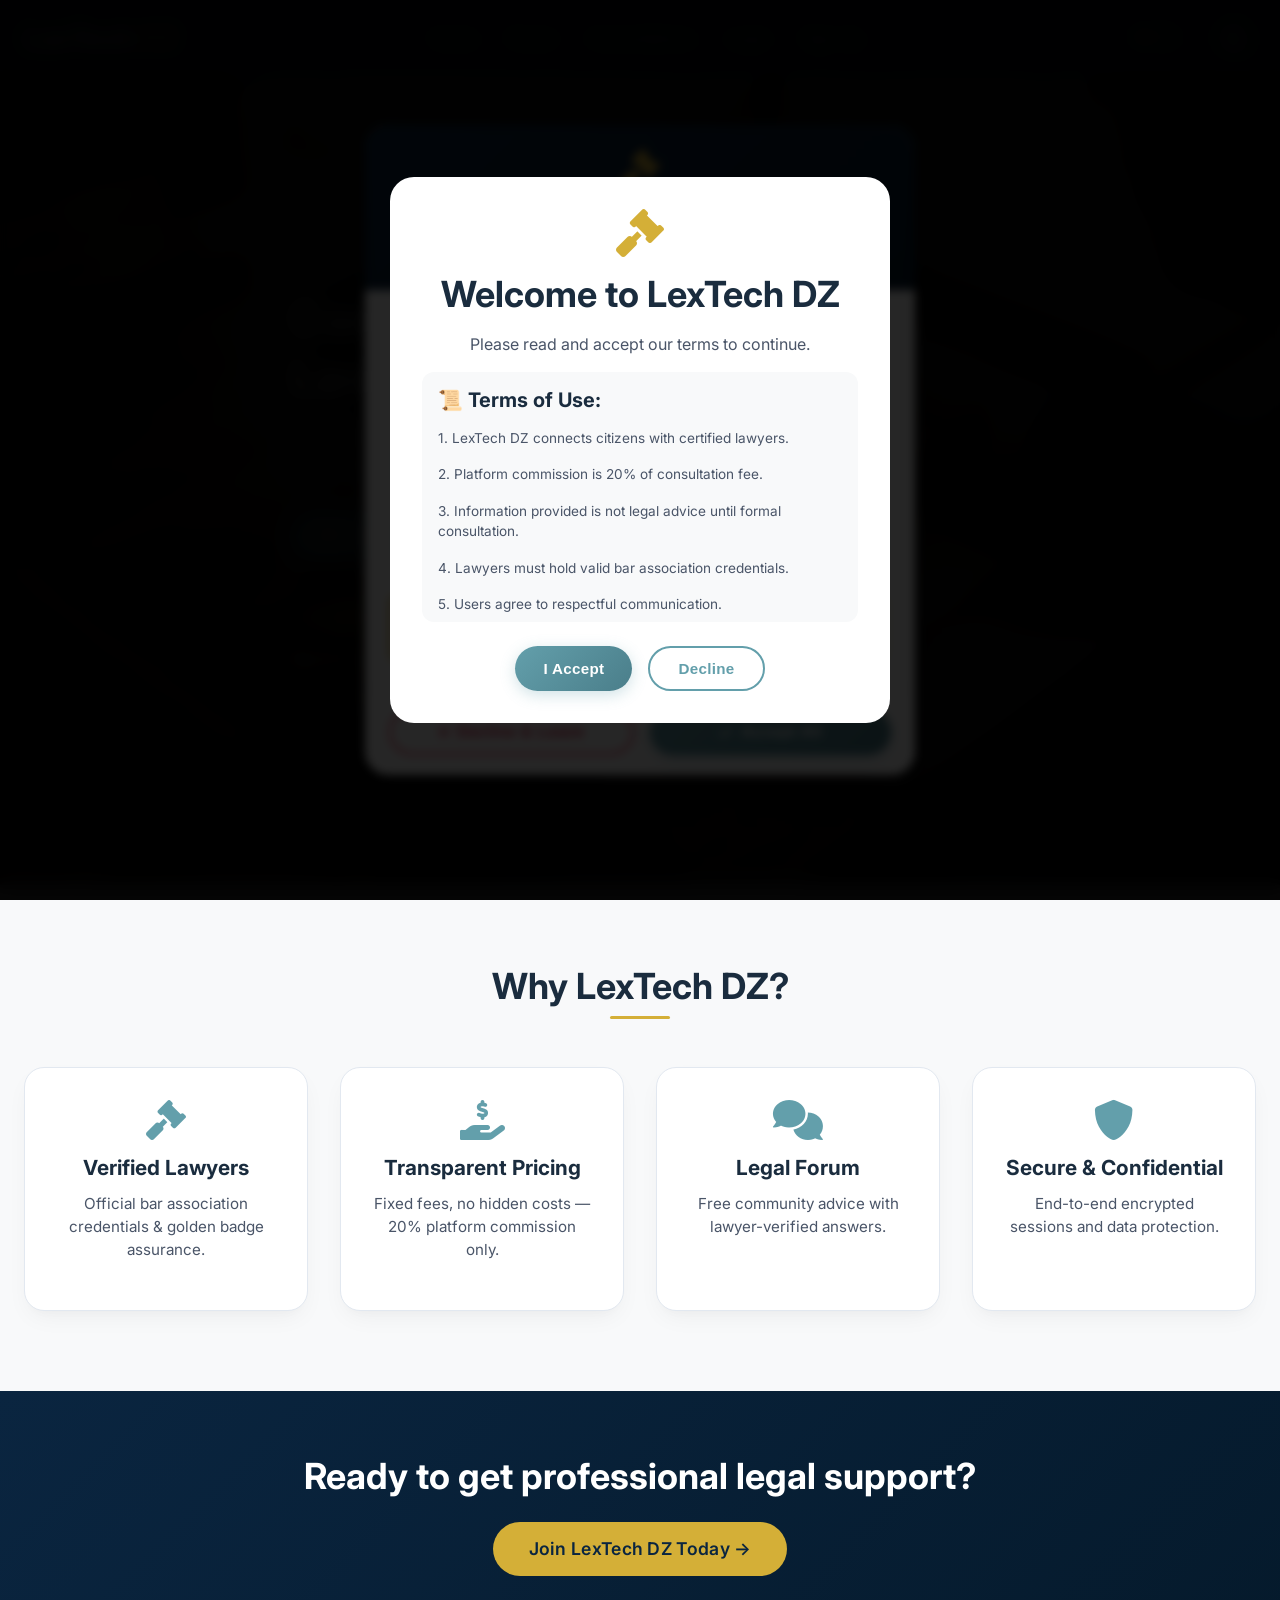
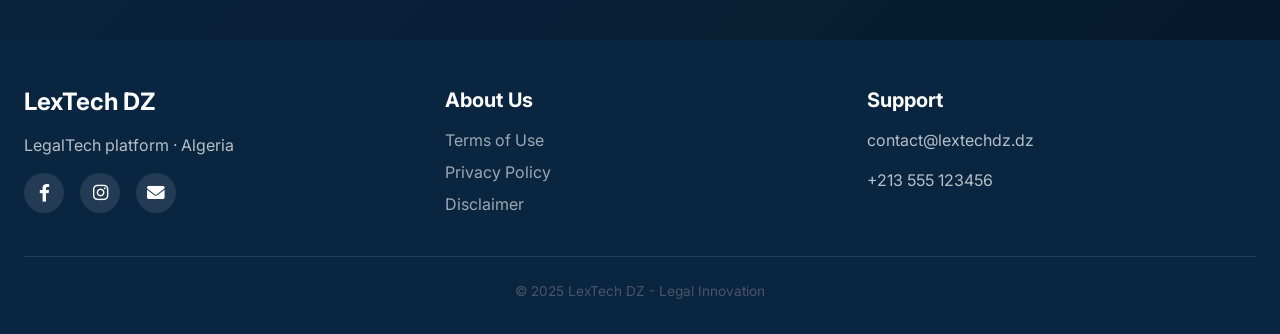
==== index.html @ 75316608 "Add files via upload" ====
<!DOCTYPE html>
<html lang="en">
<head>
  <meta charset="UTF-8">
  <meta name="viewport" content="width=device-width, initial-scale=1.0">
  <title>LexTech DZ | Trusted Legal Platform Algeria</title>
  <link rel="stylesheet" href="https://cdnjs.cloudflare.com/ajax/libs/font-awesome/6.0.0-beta3/css/all.min.css">
  <link href="https://fonts.googleapis.com/css2?family=Inter:opsz,wght@300;400;500;600;700;800&display=swap" rel="stylesheet">
  <link rel="stylesheet" href="css/style.css">
  <link rel="stylesheet" href="css/responsive.css">
  <style>
    .hero {
      position: relative;
      background-image: url('images/hero-bg.png');
      background-size: cover;
      background-position: center;
      background-repeat: no-repeat;
      min-height: 90vh;
      display: flex;
      align-items: center;
    }
    .hero::before {
      content: '';
      position: absolute;
      top: 0;
      left: 0;
      right: 0;
      bottom: 0;
      background: rgba(0, 0, 0, 0.7);
      z-index: 1;
    }
    .hero .container { position: relative; z-index: 2; }
    .hero-content h1, .hero-content p { color: white; text-shadow: 0 2px 10px rgba(0,0,0,0.3); }
    .hero-content h1 { font-size: 3rem; font-weight: 800; margin-bottom: 1rem; }
    .hero-content p { font-size: 1.2rem; margin-bottom: 2rem; }
    .stats-row { display: flex; gap: 2rem; flex-wrap: wrap; margin-top: 2rem; }
    .stats-row .stat span:first-child { color: #D4AF37; font-size: 2rem; font-weight: 800; display: block; }
    .hero-buttons { display: flex; gap: 1rem; flex-wrap: wrap; }
    @media (max-width: 768px) { .hero-content h1 { font-size: 1.8rem; } }
  </style>
</head>
<body>
  <header class="site-header">
    <div class="container header-flex">
      <div class="logo"><a href="index.html">LexTech <span>DZ</span></a></div>
      <nav class="main-nav" id="mainNav">
        <ul>
          <li><a href="index.html" data-i18n="nav_home">Home</a></li>
          <li><a href="forum.html" data-i18n="nav_forum">Forum</a></li>
          <li><a href="consultations.html" data-i18n="nav_consultations">Consultations</a></li>
          <li><a href="login.html" data-i18n="nav_login">Login</a></li>
          <li><a href="register.html" data-i18n="nav_register">Sign Up</a></li>
        </ul>
      </nav>
      <div class="header-actions">
        <button id="langToggleBtn" class="lang-toggle-btn"><span id="currentLangLabel">🇬🇧 EN</span></button>
        <button id="darkModeToggle" class="dark-toggle"><i class="fas fa-moon"></i></button>
        <div class="mobile-menu-icon" id="mobileMenuIcon"><i class="fas fa-bars"></i></div>
      </div>
    </div>
  </header>

  <main>
    <section class="hero">
      <div class="container">
        <div class="hero-content">
          <h1 data-i18n="hero_title">Connect with Certified Lawyers in Algeria</h1>
          <p data-i18n="hero_desc">LexTech DZ bridges justice & technology — trusted legal advice, verified experts, and transparent pricing.</p>
          <div class="hero-buttons">
            <a href="consultations.html" class="btn-primary" data-i18n="hero_btn1">📅 Book a Consultation</a>
            <a href="forum.html" class="btn-outline" data-i18n="hero_btn2">💬 Ask the Community</a>
          </div>
          <div class="stats-row">
            <div class="stat"><span>+250</span> <span data-i18n="stat_lawyers">Certified Lawyers</span></div>
            <div class="stat"><span>+1.2k</span> <span data-i18n="stat_cases">Legal Questions Solved</span></div>
            <div class="stat"><span>98%</span> <span data-i18n="stat_satisfaction">Client Satisfaction</span></div>
          </div>
        </div>
      </div>
    </section>

    <section class="features">
      <div class="container">
        <h2 class="section-title" data-i18n="features_title">Why LexTech DZ?</h2>
        <div class="features-grid">
          <div class="feature-card"><i class="fas fa-gavel"></i><h3 data-i18n="feature1_title">Verified Lawyers</h3><p data-i18n="feature1_desc">Official bar association credentials & golden badge assurance.</p></div>
          <div class="feature-card"><i class="fas fa-hand-holding-usd"></i><h3 data-i18n="feature2_title">Transparent Pricing</h3><p data-i18n="feature2_desc">Fixed fees, no hidden costs — 20% platform commission only.</p></div>
          <div class="feature-card"><i class="fas fa-comments"></i><h3 data-i18n="feature3_title">Legal Forum</h3><p data-i18n="feature3_desc">Free community advice with lawyer-verified answers.</p></div>
          <div class="feature-card"><i class="fas fa-shield-alt"></i><h3 data-i18n="feature4_title">Secure & Confidential</h3><p data-i18n="feature4_desc">End-to-end encrypted sessions and data protection.</p></div>
        </div>
      </div>
    </section>

    <section class="cta-banner">
      <div class="container">
        <h2 data-i18n="cta_title">Ready to get professional legal support?</h2>
        <a href="register.html" class="btn-primary btn-large" data-i18n="cta_btn">Join LexTech DZ Today →</a>
      </div>
    </section>
  </main>

  <footer class="footer">
    <div class="container">
      <div class="footer-grid">
        <div class="footer-col"><h3>LexTech DZ</h3><p data-i18n="footer_tagline">LegalTech platform · Algeria</p><div class="social-links"><a href="#"><i class="fab fa-facebook-f"></i></a><a href="#"><i class="fab fa-instagram"></i></a><a href="#"><i class="fas fa-envelope"></i></a></div></div>
        <div class="footer-col"><h4 data-i18n="footer_about">About Us</h4><ul><li><a href="terms.html" data-i18n="footer_terms">Terms of Use</a></li><li><a href="privacy.html" data-i18n="footer_privacy">Privacy Policy</a></li><li><a href="disclaimer.html" data-i18n="footer_disclaimer">Disclaimer</a></li></ul></div>
        <div class="footer-col"><h4 data-i18n="footer_support">Support</h4><p>contact@lextechdz.dz</p><p>+213 555 123456</p></div>
      </div>
      <div class="footer-bottom"><p>&copy; 2025 LexTech DZ - <span data-i18n="footer_copyright">Legal Innovation</span></p></div>
    </div>
  </footer>

  <!-- ========== النافذة المنبثقة الإجبارية (ثلاث لغات) ========== -->
  <div id="termsModal" class="terms-modal-overlay">
    <div class="terms-modal-content">
      <div class="terms-modal-header">
        <i class="fas fa-gavel"></i>
        <h2 id="modalTitle">Welcome to LexTech DZ</h2>
        <p id="modalSubtitle">Please review our legal documents before continuing</p>
      </div>
      
      <div class="terms-modal-body">
        <p id="modalInstruction" style="text-align: center; margin-bottom: 1.5rem; color: var(--text-gray);">
          Click on each document to read it:
        </p>
        
        <div class="docs-buttons-grid">
          <button id="btnTerms" class="doc-btn">
            <i class="fas fa-file-contract"></i>
            <span id="btnTermsText">Terms of Use</span>
            <small id="btnTermsHint">Click to read</small>
          </button>
          
          <button id="btnPrivacy" class="doc-btn">
            <i class="fas fa-shield-alt"></i>
            <span id="btnPrivacyText">Privacy Policy</span>
            <small id="btnPrivacyHint">Click to read</small>
          </button>
          
          <button id="btnDisclaimer" class="doc-btn">
            <i class="fas fa-exclamation-triangle"></i>
            <span id="btnDisclaimerText">Disclaimer</span>
            <small id="btnDisclaimerHint">Click to read</small>
          </button>
        </div>
        
        <div class="terms-agreement">
          <p id="agreementText">By clicking "Accept", you confirm that you have read and agree to all the above documents.</p>
        </div>
      </div>

      <div class="terms-modal-footer">
        <button id="rejectTermsBtn" class="btn-outline reject-btn">
          <i class="fas fa-times"></i> <span id="rejectBtnText">Decline & Leave</span>
        </button>
        <button id="acceptTermsBtn" class="btn-primary accept-btn">
          <i class="fas fa-check"></i> <span id="acceptBtnText">Accept All</span>
        </button>
      </div>
    </div>
  </div>

  <script src="js/main.js"></script>
  <style>
    /* ========== TERMS MODAL STYLES ========== */
    .terms-modal-overlay {
      position: fixed;
      top: 0;
      left: 0;
      width: 100%;
      height: 100%;
      background: rgba(0, 0, 0, 0.85);
      backdrop-filter: blur(8px);
      display: flex;
      align-items: center;
      justify-content: center;
      z-index: 10000;
      animation: fadeIn 0.3s ease;
    }

    .terms-modal-content {
      background: var(--bg-white);
      max-width: 550px;
      width: 90%;
      border-radius: 24px;
      overflow: hidden;
      box-shadow: 0 25px 50px -12px rgba(0, 0, 0, 0.5);
      animation: slideUp 0.4s ease;
    }

    .terms-modal-header {
      background: linear-gradient(135deg, var(--primary) 0%, var(--primary-dark) 100%);
      color: white;
      padding: 1.5rem;
      text-align: center;
    }

    .terms-modal-header i {
      font-size: 2.5rem;
      color: var(--gold);
      margin-bottom: 0.5rem;
    }

    .terms-modal-header h2 {
      margin-bottom: 0.25rem;
      color: white;
    }

    .terms-modal-header p {
      color: rgba(255, 255, 255, 0.7);
      font-size: 0.9rem;
      margin: 0;
    }

    .terms-modal-body {
      padding: 1.5rem;
      background: var(--bg-white);
    }

    .docs-buttons-grid {
      display: flex;
      flex-direction: column;
      gap: 1rem;
      margin-bottom: 1.5rem;
    }

    .doc-btn {
      display: flex;
      align-items: center;
      gap: 1rem;
      padding: 1rem 1.25rem;
      background: var(--bg-light);
      border: 1px solid var(--border-light);
      border-radius: 16px;
      cursor: pointer;
      transition: all 0.3s ease;
      text-align: left;
      width: 100%;
    }

    .doc-btn:hover {
      transform: translateX(5px);
      border-color: var(--gold);
      background: var(--bg-white);
    }

    .doc-btn i {
      font-size: 1.5rem;
      color: var(--gold);
      width: 40px;
    }

    .doc-btn span {
      flex: 1;
      font-weight: 600;
      font-size: 1rem;
      color: var(--text-dark);
    }

    .doc-btn small {
      font-size: 0.7rem;
      color: var(--text-light);
    }

    .terms-agreement {
      background: rgba(212, 175, 55, 0.1);
      padding: 1rem;
      border-radius: 12px;
      text-align: center;
      border-left: 3px solid var(--gold);
    }

    .terms-agreement p {
      margin: 0;
      font-size: 0.85rem;
      color: var(--text-gray);
    }

    .terms-modal-footer {
      display: flex;
      gap: 1rem;
      padding: 1.25rem 1.5rem;
      border-top: 1px solid var(--border-light);
      background: var(--bg-white);
    }

    .terms-modal-footer button {
      flex: 1;
      justify-content: center;
      padding: 12px 20px;
      font-size: 1rem;
    }

    .reject-btn {
      border-color: #e11d48;
      color: #e11d48;
    }

    .reject-btn:hover {
      background: #e11d48;
      color: white;
      border-color: #e11d48;
    }

    @keyframes fadeIn {
      from { opacity: 0; }
      to { opacity: 1; }
    }

    @keyframes slideUp {
      from { transform: translateY(50px); opacity: 0; }
      to { transform: translateY(0); opacity: 1; }
    }

    /* RTL Support for modal */
    [dir="rtl"] .doc-btn {
      text-align: right;
      flex-direction: row-reverse;
    }

    [dir="rtl"] .doc-btn i {
      margin-left: 1rem;
      margin-right: 0;
    }

    @media (max-width: 480px) {
      .doc-btn span { font-size: 0.85rem; }
      .doc-btn small { display: none; }
    }
  </style>

  <script>
    // ========== MODAL TRANSLATIONS (ثلاث لغات) ==========
    const modalTranslations = {
      en: {
        title: "Welcome to LexTech DZ",
        subtitle: "Please review our legal documents before continuing",
        instruction: "Click on each document to read it:",
        termsText: "Terms of Use",
        termsHint: "Click to read",
        privacyText: "Privacy Policy",
        privacyHint: "Click to read",
        disclaimerText: "Disclaimer",
        disclaimerHint: "Click to read",
        agreement: "By clicking \"Accept\", you confirm that you have read and agree to all the above documents.",
        acceptBtn: "Accept All",
        rejectBtn: "Decline & Leave"
      },
      fr: {
        title: "Bienvenue sur LexTech DZ",
        subtitle: "Veuillez consulter nos documents légaux avant de continuer",
        instruction: "Cliquez sur chaque document pour le lire :",
        termsText: "Conditions d'utilisation",
        termsHint: "Cliquez pour lire",
        privacyText: "Politique de confidentialité",
        privacyHint: "Cliquez pour lire",
        disclaimerText: "Avertissement",
        disclaimerHint: "Cliquez pour lire",
        agreement: "En cliquant sur « Accepter », vous confirmez avoir lu et accepté tous les documents ci-dessus.",
        acceptBtn: "Tout accepter",
        rejectBtn: "Refuser et quitter"
      },
      ar: {
        title: "مرحباً بكم في ليكس تيك ديزي",
        subtitle: "يرجى مراجعة مستنداتنا القانونية قبل المتابعة",
        instruction: "انقر على كل مستند لقراءته:",
        termsText: "شروط الاستخدام",
        termsHint: "انقر للقراءة",
        privacyText: "سياسة الخصوصية",
        privacyHint: "انقر للقراءة",
        disclaimerText: "إخلاء المسؤولية",
        disclaimerHint: "انقر للقراءة",
        agreement: "بالنقر على «قبول»، أنت تؤكد أنك قرأت ووافقت على جميع المستندات أعلاه.",
        acceptBtn: "قبول الكل",
        rejectBtn: "رفض والمغادرة"
      }
    };

    // Function to update modal text based on language
    function updateModalLanguage(lang) {
      const t = modalTranslations[lang] || modalTranslations.en;
      document.getElementById('modalTitle').innerText = t.title;
      document.getElementById('modalSubtitle').innerText = t.subtitle;
      document.getElementById('modalInstruction').innerText = t.instruction;
      document.getElementById('btnTermsText').innerText = t.termsText;
      document.getElementById('btnTermsHint').innerText = t.termsHint;
      document.getElementById('btnPrivacyText').innerText = t.privacyText;
      document.getElementById('btnPrivacyHint').innerText = t.privacyHint;
      document.getElementById('btnDisclaimerText').innerText = t.disclaimerText;
      document.getElementById('btnDisclaimerHint').innerText = t.disclaimerHint;
      document.getElementById('agreementText').innerHTML = t.agreement;
      document.getElementById('acceptBtnText').innerText = t.acceptBtn;
      document.getElementById('rejectBtnText').innerText = t.rejectBtn;
    }

    // ========== MODAL BUTTONS LOGIC ==========
    const modal = document.getElementById('termsModal');
    const acceptBtn = document.getElementById('acceptTermsBtn');
    const rejectBtn = document.getElementById('rejectTermsBtn');
    
    // أزرار فتح المستندات القانونية
    const btnTerms = document.getElementById('btnTerms');
    const btnPrivacy = document.getElementById('btnPrivacy');
    const btnDisclaimer = document.getElementById('btnDisclaimer');
    
    // منع التمرير خلف المودال
    document.body.style.overflow = 'hidden';
    
    // فتح صفحات المستندات في نافذة جديدة
    btnTerms.addEventListener('click', () => {
      window.open('terms.html', '_blank');
    });
    
    btnPrivacy.addEventListener('click', () => {
      window.open('privacy.html', '_blank');
    });
    
    btnDisclaimer.addEventListener('click', () => {
      window.open('disclaimer.html', '_blank');
    });
    
    // قبول الشروط - إغلاق المودال وإظهار المحتوى
    acceptBtn.addEventListener('click', () => {
      modal.style.animation = 'fadeOut 0.3s ease';
      setTimeout(() => {
        modal.remove();
        document.body.style.overflow = '';
      }, 300);
    });
    
    // رفض الشروط - التوجيه إلى Google
    rejectBtn.addEventListener('click', () => {
      window.location.href = 'https://www.google.com';
    });
    
    // منع إغلاق المودال بالنقر على الخلفية
    modal.addEventListener('click', (e) => {
      if (e.target === modal) {
        // لا يمكن الإغلاق إلا بالقبول أو الرفض
      }
    });
    
    // ========== مراقبة تغيير اللغة من زر اللغة الرئيسي ==========
    // الاستماع لتغيير اللغة وتحديث المودال
    const originalLangToggle = document.getElementById('langToggleBtn');
    if (originalLangToggle) {
      const observer = new MutationObserver(() => {
        const currentLang = localStorage.getItem('preferredLang') || 'en';
        updateModalLanguage(currentLang);
      });
      observer.observe(originalLangToggle, { attributes: true, childList: true, subtree: true });
    }
    
    // تعيين اللغة الحالية للمودال
    const currentModalLang = localStorage.getItem('preferredLang') || 'en';
    updateModalLanguage(currentModalLang);
  </script>
</body>
</html>
---- css/style.css ----
/* ========================================
   LEXTECH DZ - MAIN STYLESHEET
   Colors: Navy Blue (#0A2540) | Cyan (#639FAB) | Gold (#D4AF37)
   ======================================== */

/* ========== ROOT VARIABLES (الوضع النهاري) ========== */
:root {
  --primary: #0A2540;
  --primary-dark: #051a2c;
  --accent: #639FAB;
  --accent-light: #7fb9c4;
  --accent-dark: #4a7e8a;
  --gold: #D4AF37;
  --gold-light: #e6c45e;
  --gold-dark: #b8942a;
  --bg-light: #F8F9FA;
  --bg-white: #ffffff;
  --text-dark: #1a2c3e;
  --text-gray: #4a5568;
  --text-light: #718096;
  --border-light: #e2e8f0;
  --card-shadow: 0 10px 25px -5px rgba(0,0,0,0.05), 0 8px 10px -6px rgba(0,0,0,0.02);
  --card-shadow-hover: 0 20px 30px -12px rgba(0,0,0,0.1);
  --transition: all 0.3s cubic-bezier(0.4, 0, 0.2, 1);
  --radius-sm: 8px;
  --radius-md: 12px;
  --radius-lg: 20px;
  --radius-xl: 40px;
}

/* ========== DARK MODE (وضع ليلي مريح للعين) ========== */
body.dark {
  --primary: #0f172a;
  --primary-dark: #020617;
  --accent: #38bdf8;
  --accent-light: #7dd3fc;
  --accent-dark: #0284c7;
  --gold: #fbbf24;
  --gold-light: #fcd34d;
  --gold-dark: #d97706;
  --bg-light: #0f172a;
  --bg-white: #1e293b;
  --text-dark: #e2e8f0;
  --text-gray: #94a3b8;
  --text-light: #64748b;
  --border-light: #334155;
  --card-shadow: 0 10px 25px -5px rgba(0,0,0,0.3);
  --card-shadow-hover: 0 20px 30px -12px rgba(0,0,0,0.4);
}

/* ========== GLOBAL RESET & BASE ========== */
* {
  margin: 0;
  padding: 0;
  box-sizing: border-box;
}

body {
  font-family: 'Inter', sans-serif;
  background: var(--bg-light);
  color: var(--text-dark);
  transition: var(--transition);
  line-height: 1.5;
  font-size: 16px;
}

.container {
  max-width: 1280px;
  margin: 0 auto;
  padding: 0 24px;
}

/* ========== TYPOGRAPHY ========== */
h1, h2, h3, h4, h5, h6 {
  font-weight: 700;
  line-height: 1.2;
  margin-bottom: 1rem;
}

h1 { font-size: 3rem; }
h2 { font-size: 2.25rem; }
h3 { font-size: 1.5rem; }
h4 { font-size: 1.25rem; }

p {
  margin-bottom: 1rem;
  color: var(--text-gray);
}

a {
  text-decoration: none;
  color: inherit;
}

.section-title {
  text-align: center;
  margin-bottom: 3rem;
  position: relative;
}

.section-title::after {
  content: '';
  display: block;
  width: 60px;
  height: 3px;
  background: var(--gold);
  margin: 0.5rem auto 0;
  border-radius: 3px;
}

/* ========== BUTTONS STYLES (أزرار ثلاثية الأبعاد) ========== */
.btn-primary, .btn-outline, .btn-primary-sm, .btn-outline-sm {
  display: inline-flex;
  align-items: center;
  justify-content: center;
  gap: 8px;
  padding: 12px 28px;
  font-weight: 600;
  font-size: 0.95rem;
  border-radius: var(--radius-xl);
  cursor: pointer;
  transition: var(--transition);
  text-decoration: none;
  border: none;
  letter-spacing: 0.3px;
}

.btn-primary {
  background: linear-gradient(135deg, var(--accent) 0%, var(--accent-dark) 100%);
  color: white;
  box-shadow: 0 4px 15px rgba(99, 159, 171, 0.3);
}

.btn-primary:hover {
  transform: translateY(-3px);
  box-shadow: 0 8px 25px rgba(99, 159, 171, 0.4);
  background: linear-gradient(135deg, var(--accent-light) 0%, var(--accent) 100%);
}

.btn-primary:active {
  transform: translateY(2px);
  box-shadow: 0 2px 10px rgba(99, 159, 171, 0.3);
}

.btn-outline {
  background: transparent;
  color: var(--accent);
  border: 2px solid var(--accent);
}

.btn-outline:hover {
  background: var(--accent);
  color: white;
  transform: translateY(-3px);
  box-shadow: 0 8px 20px rgba(99, 159, 171, 0.3);
}

.btn-primary-sm, .btn-outline-sm {
  padding: 8px 20px;
  font-size: 0.85rem;
}

.btn-large {
  padding: 14px 36px;
  font-size: 1.1rem;
}

.btn-block {
  width: 100%;
  justify-content: center;
}

/* ========== HEADER & NAVIGATION ========== */
.site-header {
  background: var(--primary);
  padding: 1rem 0;
  position: sticky;
  top: 0;
  z-index: 1000;
  box-shadow: 0 2px 20px rgba(0,0,0,0.1);
}

.header-flex {
  display: flex;
  justify-content: space-between;
  align-items: center;
  flex-wrap: wrap;
  gap: 1.5rem;
}

.logo a {
  color: white;
  font-size: 1.8rem;
  font-weight: 800;
  text-decoration: none;
  letter-spacing: -0.5px;
}

.logo span {
  color: var(--gold);
}

.main-nav ul {
  display: flex;
  gap: 2rem;
  list-style: none;
  margin: 0;
  padding: 0;
}

.main-nav ul li a {
  color: rgba(255, 255, 255, 0.85);
  text-decoration: none;
  font-weight: 500;
  transition: var(--transition);
  padding: 0.5rem 0;
}

.main-nav ul li a:hover,
.main-nav ul li a.active {
  color: var(--gold);
}

/* ========== HEADER ACTIONS (لغة + وضع ليلي) ========== */
.header-actions {
  display: flex;
  align-items: center;
  gap: 1.2rem;
}

/* زر اللغة الواحد (يتنقل بين EN/FR/AR) */
.lang-toggle-btn {
  background: transparent;
  border: 1px solid rgba(255, 255, 255, 0.3);
  color: white;
  padding: 8px 18px;
  border-radius: var(--radius-xl);
  cursor: pointer;
  font-weight: 500;
  font-size: 0.9rem;
  transition: var(--transition);
}

.lang-toggle-btn:hover {
  background: var(--gold);
  color: var(--primary);
  border-color: var(--gold);
  transform: translateY(-2px);
}

/* زر الوضع الليلي */
.dark-toggle {
  background: rgba(255, 255, 255, 0.1);
  border: 1px solid rgba(255, 255, 255, 0.3);
  border-radius: 50%;
  width: 42px;
  height: 42px;
  display: flex;
  align-items: center;
  justify-content: center;
  cursor: pointer;
  transition: var(--transition);
  color: white;
  font-size: 1.2rem;
}

.dark-toggle:hover {
  background: var(--gold);
  color: var(--primary);
  transform: rotate(15deg);
  border-color: var(--gold);
}

body.dark .dark-toggle {
  background: rgba(255, 255, 255, 0.15);
}

/* أيقونة القائمة للجوال */
.mobile-menu-icon {
  display: none;
  font-size: 1.5rem;
  color: white;
  cursor: pointer;
}

/* ========== HERO SECTION ========== */
.hero {
  position: relative;
  min-height: 90vh;
  display: flex;
  align-items: center;
  background-size: cover;
  background-position: center;
  background-repeat: no-repeat;
}

.hero::before {
  content: '';
  position: absolute;
  top: 0;
  left: 0;
  right: 0;
  bottom: 0;
  background: rgba(0, 0, 0, 0.65);
  z-index: 1;
}

.hero .container {
  position: relative;
  z-index: 2;
}

.hero-content {
  max-width: 700px;
}

.hero-content h1 {
  color: white;
  font-size: 3.2rem;
  font-weight: 800;
  margin-bottom: 1.2rem;
  text-shadow: 0 2px 10px rgba(0,0,0,0.3);
}

.hero-content p {
  color: rgba(255,255,255,0.9);
  font-size: 1.2rem;
  margin-bottom: 2rem;
  text-shadow: 0 1px 5px rgba(0,0,0,0.2);
}

.hero-buttons {
  display: flex;
  gap: 1rem;
  flex-wrap: wrap;
  margin-bottom: 2rem;
}

/* ========== STATS SECTION ========== */
.stats-row {
  display: flex;
  gap: 2.5rem;
  flex-wrap: wrap;
  margin-top: 1rem;
}

.stat {
  text-align: center;
}

.stat span:first-child {
  font-size: 2rem;
  font-weight: 800;
  color: var(--gold);
  display: block;
  margin-bottom: 0.25rem;
}

.stat span:last-child {
  color: rgba(255,255,255,0.8);
  font-size: 0.9rem;
}

/* ========== FEATURES SECTION ========== */
.features {
  padding: 5rem 0;
}

.features-grid {
  display: grid;
  grid-template-columns: repeat(auto-fit, minmax(280px, 1fr));
  gap: 2rem;
}

.feature-card {
  background: var(--bg-white);
  padding: 2rem;
  border-radius: var(--radius-lg);
  text-align: center;
  transition: var(--transition);
  box-shadow: var(--card-shadow);
  border: 1px solid var(--border-light);
}

.feature-card:hover {
  transform: translateY(-8px);
  box-shadow: var(--card-shadow-hover);
}

.feature-card i {
  font-size: 2.5rem;
  color: var(--accent);
  margin-bottom: 1rem;
}

.feature-card h3 {
  margin-bottom: 0.75rem;
  font-size: 1.3rem;
  color: var(--text-dark);
}

.feature-card p {
  color: var(--text-gray);
  font-size: 0.95rem;
  line-height: 1.5;
}

/* ========== CTA BANNER ========== */
.cta-banner {
  background: linear-gradient(135deg, var(--primary) 0%, var(--primary-dark) 100%);
  padding: 4rem 0;
  text-align: center;
  color: white;
}

.cta-banner h2 {
  color: white;
  margin-bottom: 1.5rem;
}

.cta-banner .btn-primary {
  background: var(--gold);
  color: var(--primary);
  box-shadow: none;
}

.cta-banner .btn-primary:hover {
  background: var(--gold-light);
  transform: translateY(-3px);
}

/* ========== FOOTER ========== */
.footer {
  background: var(--primary);
  color: white;
  padding: 3rem 0 1rem;
  margin-top: 0;
}

.footer-grid {
  display: grid;
  grid-template-columns: repeat(auto-fit, minmax(220px, 1fr));
  gap: 2rem;
  margin-bottom: 2rem;
}

.footer-col h3, .footer-col h4 {
  color: white;
  margin-bottom: 1rem;
}

.footer-col p {
  color: rgba(255, 255, 255, 0.7);
}

.footer-col ul {
  list-style: none;
  padding: 0;
}

.footer-col ul li {
  margin-bottom: 0.5rem;
}

.footer-col ul li a {
  color: rgba(255, 255, 255, 0.6);
  text-decoration: none;
  transition: var(--transition);
}

.footer-col ul li a:hover {
  color: var(--gold);
}

/* Social Links */
.social-links {
  display: flex;
  gap: 1rem;
  margin-top: 1rem;
}

.social-links a {
  display: flex;
  align-items: center;
  justify-content: center;
  width: 40px;
  height: 40px;
  background: rgba(255, 255, 255, 0.1);
  border-radius: 50%;
  color: white;
  text-decoration: none;
  transition: var(--transition);
  font-size: 1.1rem;
}

.social-links a:hover {
  background: var(--gold);
  color: var(--primary);
  transform: translateY(-3px);
}

.footer-bottom {
  text-align: center;
  padding-top: 1.5rem;
  border-top: 1px solid rgba(255, 255, 255, 0.1);
  color: rgba(255, 255, 255, 0.5);
  font-size: 0.85rem;
}

/* ========== AUTH PAGES (Login & Register) ========== */
.auth-container {
  display: flex;
  justify-content: center;
  align-items: center;
  min-height: 80vh;
  padding: 2rem;
}

.auth-card {
  background: var(--bg-white);
  padding: 2rem;
  border-radius: var(--radius-lg);
  width: 100%;
  max-width: 450px;
  box-shadow: var(--card-shadow);
  border: 1px solid var(--border-light);
}

.auth-card h2 {
  text-align: center;
  margin-bottom: 1.5rem;
}

.role-tabs {
  display: flex;
  gap: 0.5rem;
  margin-bottom: 1.5rem;
}

.role-tab {
  flex: 1;
  padding: 0.6rem;
  background: var(--bg-light);
  border: 1px solid var(--border-light);
  border-radius: var(--radius-xl);
  cursor: pointer;
  transition: var(--transition);
  font-weight: 500;
}

.role-tab.active {
  background: var(--accent);
  color: white;
  border-color: var(--accent);
}

input, select, textarea {
  width: 100%;
  padding: 0.8rem 1rem;
  margin: 0.5rem 0;
  border: 1px solid var(--border-light);
  border-radius: var(--radius-sm);
  background: var(--bg-white);
  color: var(--text-dark);
  transition: var(--transition);
}

input:focus {
  outline: none;
  border-color: var(--accent);
  box-shadow: 0 0 0 3px rgba(99, 159, 171, 0.2);
}

.form-note {
  font-size: 0.75rem;
  color: var(--text-light);
  margin-top: -0.25rem;
  display: block;
}

.error-message {
  color: #e11d48;
  font-size: 0.85rem;
  margin-top: 0.5rem;
  text-align: center;
}

/* ========== FORUM PAGE STYLES ========== */
.forum-header {
  text-align: center;
  margin: 2rem 0;
}

.forum-categories {
  display: flex;
  flex-wrap: wrap;
  gap: 0.8rem;
  justify-content: center;
  margin-bottom: 2rem;
}

.cat-btn {
  background: var(--bg-white);
  border: 1px solid var(--border-light);
  padding: 0.5rem 1.2rem;
  border-radius: var(--radius-xl);
  cursor: pointer;
  transition: var(--transition);
  font-weight: 500;
}

.cat-btn.active {
  background: var(--accent);
  color: white;
  border-color: var(--accent);
}

.question-card {
  background: var(--bg-white);
  border-radius: var(--radius-lg);
  padding: 1.5rem;
  margin-bottom: 1.5rem;
  box-shadow: var(--card-shadow);
  border: 1px solid var(--border-light);
}

.verified-answer {
  background: rgba(212, 175, 55, 0.1);
  border-left: 4px solid var(--gold);
  padding: 1rem;
  margin-top: 1rem;
  border-radius: var(--radius-sm);
}

.gold-badge {
  color: var(--gold);
  margin-right: 6px;
}

/* ========== CONSULTATIONS PAGE ========== */
.consultations-grid {
  display: grid;
  grid-template-columns: repeat(auto-fill, minmax(300px, 1fr));
  gap: 1.8rem;
  margin-top: 2rem;
}

.lawyer-card {
  background: var(--bg-white);
  border-radius: var(--radius-lg);
  overflow: hidden;
  transition: var(--transition);
  box-shadow: var(--card-shadow);
  border: 1px solid var(--border-light);
}

.lawyer-card:hover {
  transform: translateY(-5px);
  box-shadow: var(--card-shadow-hover);
}

.lawyer-img {
  background: var(--bg-light);
  height: 140px;
  display: flex;
  align-items: center;
  justify-content: center;
  font-size: 3rem;
  color: var(--accent);
}

.lawyer-info {
  padding: 1.2rem;
}

.rating {
  color: var(--gold);
  margin: 0.5rem 0;
}

.fee {
  font-size: 1.3rem;
  font-weight: 700;
  color: var(--primary);
  margin: 0.5rem 0;
}

.btn-book {
  width: 100%;
  background: var(--accent);
  color: white;
  border: none;
  padding: 0.7rem;
  border-radius: var(--radius-xl);
  font-weight: 600;
  cursor: pointer;
  transition: var(--transition);
}

.btn-book:hover {
  background: var(--primary);
}

/* ========== MODAL STYLES ========== */
.modal {
  position: fixed;
  top: 0;
  left: 0;
  width: 100%;
  height: 100%;
  background: rgba(0, 0, 0, 0.7);
  display: flex;
  align-items: center;
  justify-content: center;
  z-index: 1100;
}

.modal-content {
  background: var(--bg-white);
  padding: 2rem;
  border-radius: var(--radius-lg);
  width: 90%;
  max-width: 500px;
  position: relative;
}

.close-modal {
  position: absolute;
  top: 1rem;
  right: 1.5rem;
  font-size: 1.5rem;
  cursor: pointer;
}

/* ========== RTL SUPPORT (للغة العربية) ========== */
[dir="rtl"] {
  text-align: right;
}

[dir="rtl"] .header-flex {
  flex-direction: row-reverse;
}

[dir="rtl"] .hero-buttons {
  flex-direction: row-reverse;
}

[dir="rtl"] .stats-row {
  flex-direction: row-reverse;
  justify-content: flex-start;
}

[dir="rtl"] .social-links {
  flex-direction: row-reverse;
}

/* ========== RESPONSIVE DESIGN ========== */
@media (max-width: 992px) {
  h1 { font-size: 2.5rem; }
  h2 { font-size: 2rem; }
  .hero-content h1 { font-size: 2.5rem; }
}

@media (max-width: 768px) {
  .main-nav {
    display: none;
  }
  
  .main-nav.active {
    display: block;
    position: absolute;
    top: 70px;
    left: 0;
    right: 0;
    background: var(--primary);
    padding: 1rem;
    box-shadow: 0 10px 20px rgba(0,0,0,0.2);
  }
  
  .main-nav.active ul {
    flex-direction: column;
    gap: 1rem;
    text-align: center;
  }
  
  .mobile-menu-icon {
    display: block;
  }
  
  .header-actions {
    gap: 0.8rem;
  }
  
  .lang-toggle-btn {
    padding: 6px 14px;
    font-size: 0.8rem;
  }
  
  .dark-toggle {
    width: 36px;
    height: 36px;
    font-size: 1rem;
  }
  
  .hero-content h1 {
    font-size: 1.8rem;
  }
  
  .hero-content p {
    font-size: 1rem;
  }
  
  .stats-row {
    justify-content: center;
  }
  
  .features-grid {
    grid-template-columns: 1fr;
  }
  
  .consultations-grid {
    grid-template-columns: 1fr;
  }
  
  .footer-grid {
    grid-template-columns: 1fr;
    text-align: center;
  }
  
  .social-links {
    justify-content: center;
  }
  
  .section-title {
    margin-bottom: 2rem;
  }
}

@media (max-width: 480px) {
  .container {
    padding: 0 16px;
  }
  
  .hero-buttons {
    flex-direction: column;
  }
  
  .hero-buttons .btn-primary,
  .hero-buttons .btn-outline {
    width: 100%;
    text-align: center;
  }
  
  .stats-row {
    gap: 1.5rem;
  }
  
  .stat span:first-child {
    font-size: 1.5rem;
  }
}
---- css/responsive.css ----
@media (max-width: 768px) {
  .header-flex { flex-wrap:wrap; }
  .main-nav ul { flex-direction:column; gap:0.5rem; background:var(--primary); padding:1rem; display:none; }
  .main-nav.active ul { display:flex; }
  .hero-grid { flex-direction:column; }
  .stats-row { flex-wrap:wrap; justify-content:center; }
  .consultations-grid { grid-template-columns:1fr; }
}
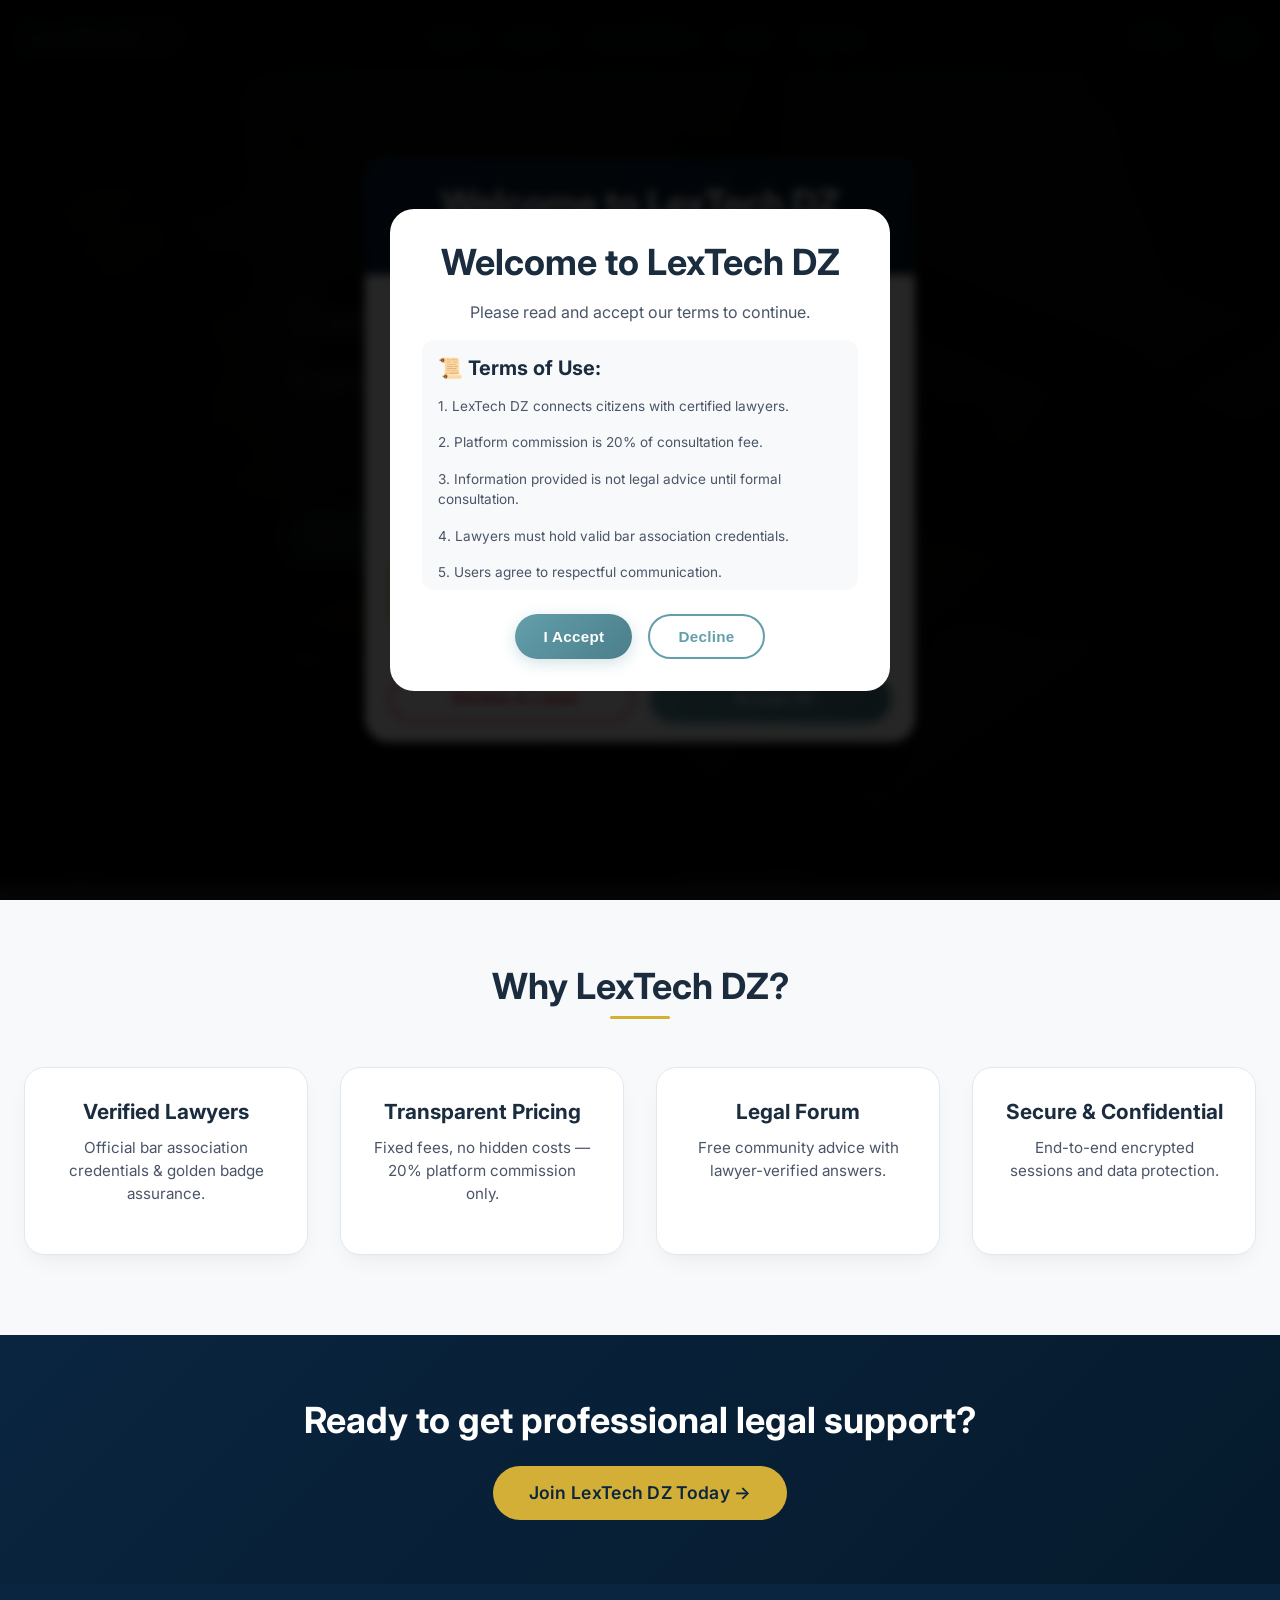
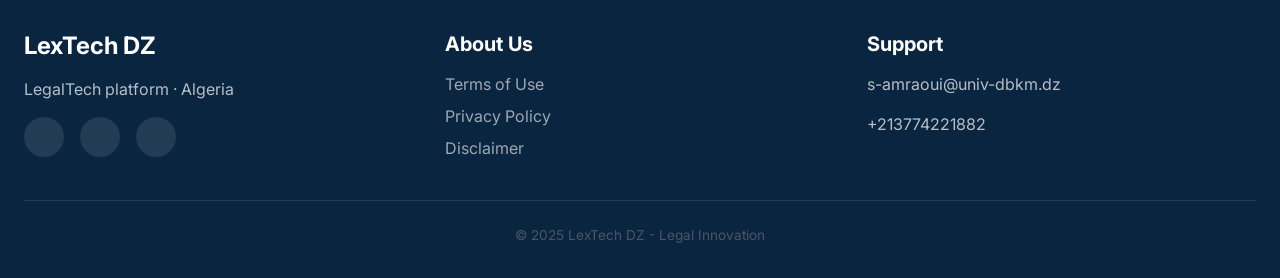
==== commit 4f8cabdc: "Add files via upload" ====
--- a/index.html
+++ b/index.html
@@ -4,7 +4,7 @@
   <meta charset="UTF-8">
   <meta name="viewport" content="width=device-width, initial-scale=1.0">
   <title>LexTech DZ | Trusted Legal Platform Algeria</title>
-  <link rel="stylesheet" href="https://cdnjs.cloudflare.com/ajax/libs/font-awesome/6.0.0-beta3/css/all.min.css">
+  <link rel="stylesheet" href="css/all.min.css">
   <link href="https://fonts.googleapis.com/css2?family=Inter:opsz,wght@300;400;500;600;700;800&display=swap" rel="stylesheet">
   <link rel="stylesheet" href="css/style.css">
   <link rel="stylesheet" href="css/responsive.css">
@@ -102,9 +102,9 @@
   <footer class="footer">
     <div class="container">
       <div class="footer-grid">
-        <div class="footer-col"><h3>LexTech DZ</h3><p data-i18n="footer_tagline">LegalTech platform · Algeria</p><div class="social-links"><a href="#"><i class="fab fa-facebook-f"></i></a><a href="#"><i class="fab fa-instagram"></i></a><a href="#"><i class="fas fa-envelope"></i></a></div></div>
+        <div class="footer-col"><h3>LexTech DZ</h3><p data-i18n="footer_tagline">LegalTech platform · Algeria</p><div class="social-links"><a href="https://www.facebook.com/20031219k"><i class="fab fa-facebook-f"></i></a><a href="www.instgram.com/amraoui_sidahmed"><i class="fab fa-instagram"></i></a><a href="#"><i class="fas fa-envelope"></i></a></div></div>
         <div class="footer-col"><h4 data-i18n="footer_about">About Us</h4><ul><li><a href="terms.html" data-i18n="footer_terms">Terms of Use</a></li><li><a href="privacy.html" data-i18n="footer_privacy">Privacy Policy</a></li><li><a href="disclaimer.html" data-i18n="footer_disclaimer">Disclaimer</a></li></ul></div>
-        <div class="footer-col"><h4 data-i18n="footer_support">Support</h4><p>contact@lextechdz.dz</p><p>+213 555 123456</p></div>
+        <div class="footer-col"><h4 data-i18n="footer_support">Support</h4><p>s-amraoui@univ-dbkm.dz</p><p>+213774221882</p></div>
       </div>
       <div class="footer-bottom"><p>&copy; 2025 LexTech DZ - <span data-i18n="footer_copyright">Legal Innovation</span></p></div>
     </div>
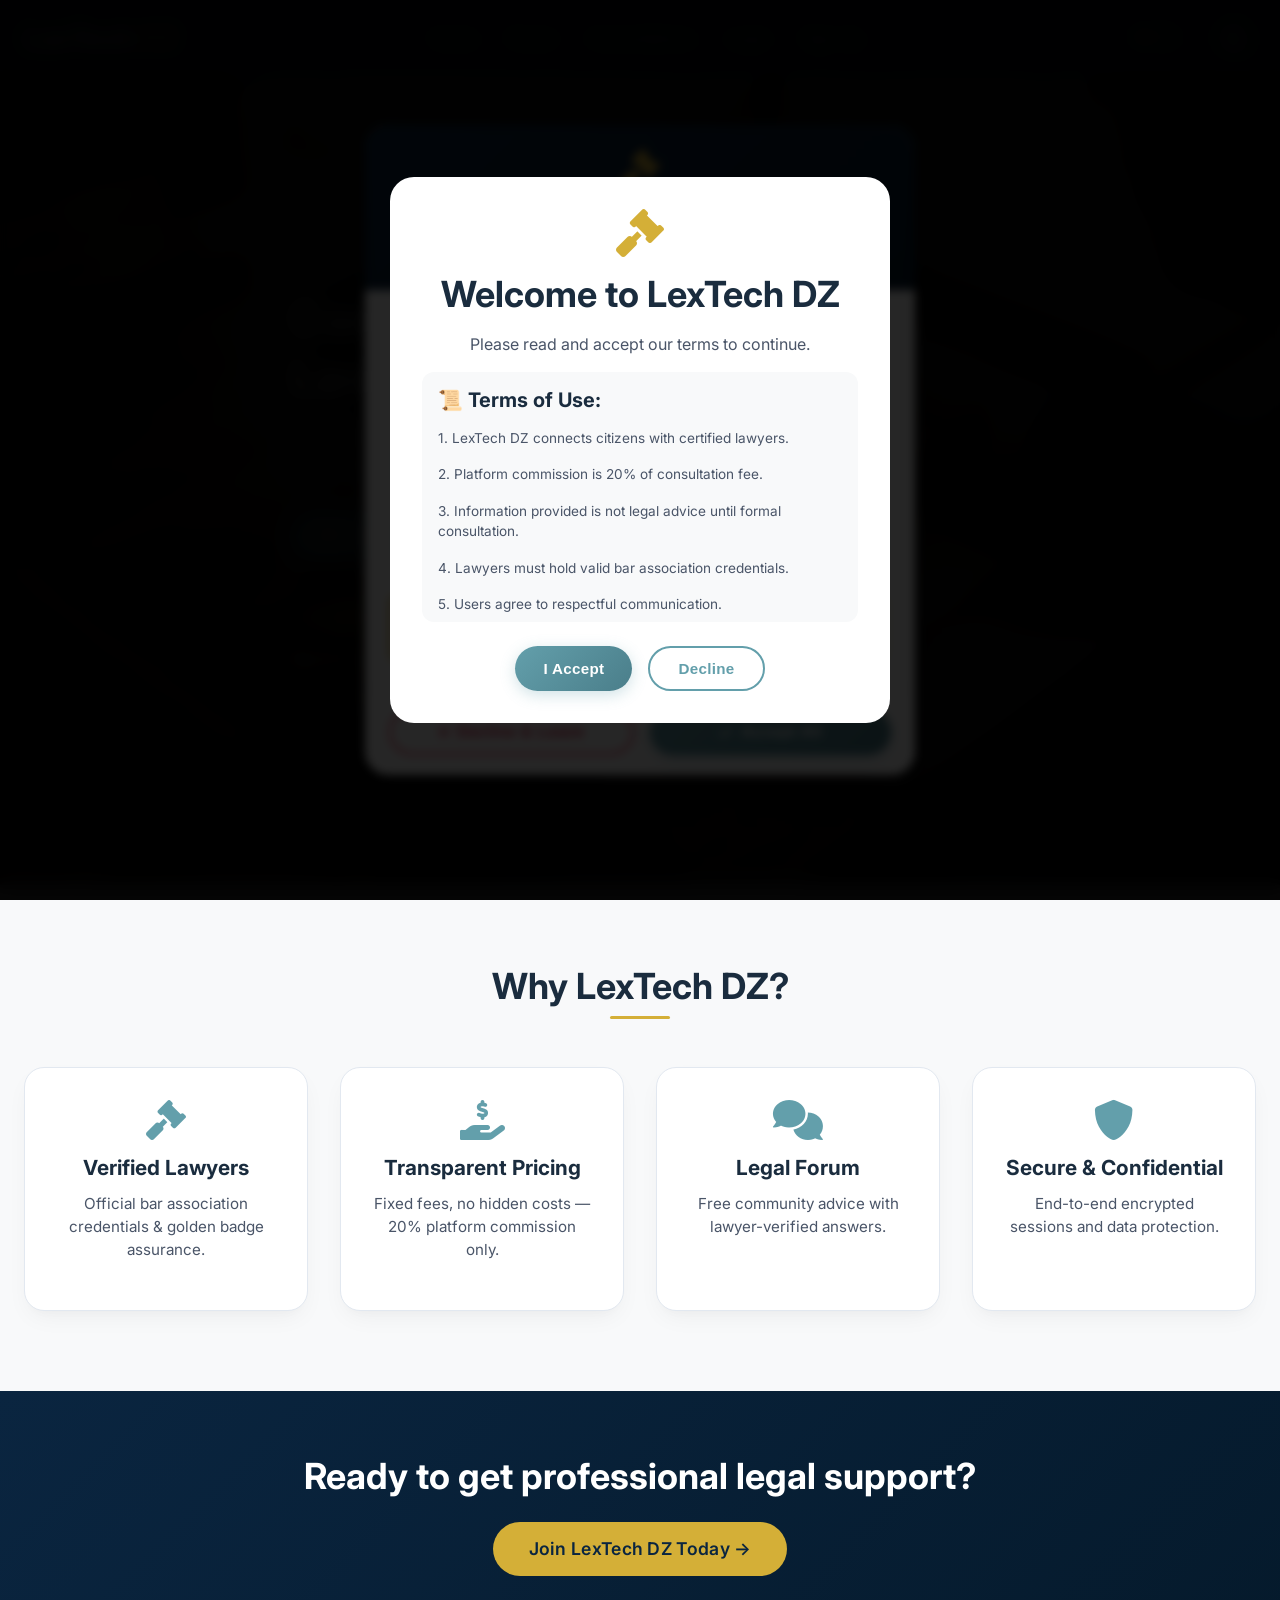
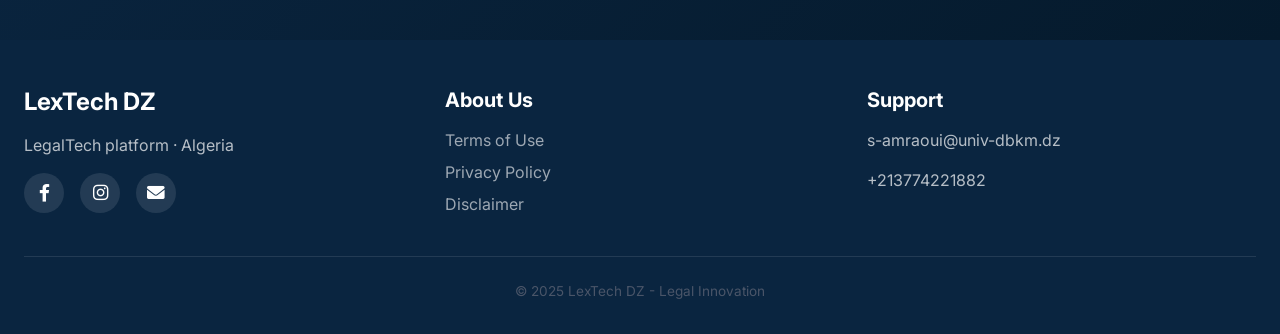
==== commit 7987bc34: "Add files via upload" ====
--- a/index.html
+++ b/index.html
@@ -4,7 +4,7 @@
   <meta charset="UTF-8">
   <meta name="viewport" content="width=device-width, initial-scale=1.0">
   <title>LexTech DZ | Trusted Legal Platform Algeria</title>
-  <link rel="stylesheet" href="css/all.min.css">
+  <link rel="stylesheet" href="https://cdnjs.cloudflare.com/ajax/libs/font-awesome/6.0.0-beta3/css/all.min.css">
   <link href="https://fonts.googleapis.com/css2?family=Inter:opsz,wght@300;400;500;600;700;800&display=swap" rel="stylesheet">
   <link rel="stylesheet" href="css/style.css">
   <link rel="stylesheet" href="css/responsive.css">
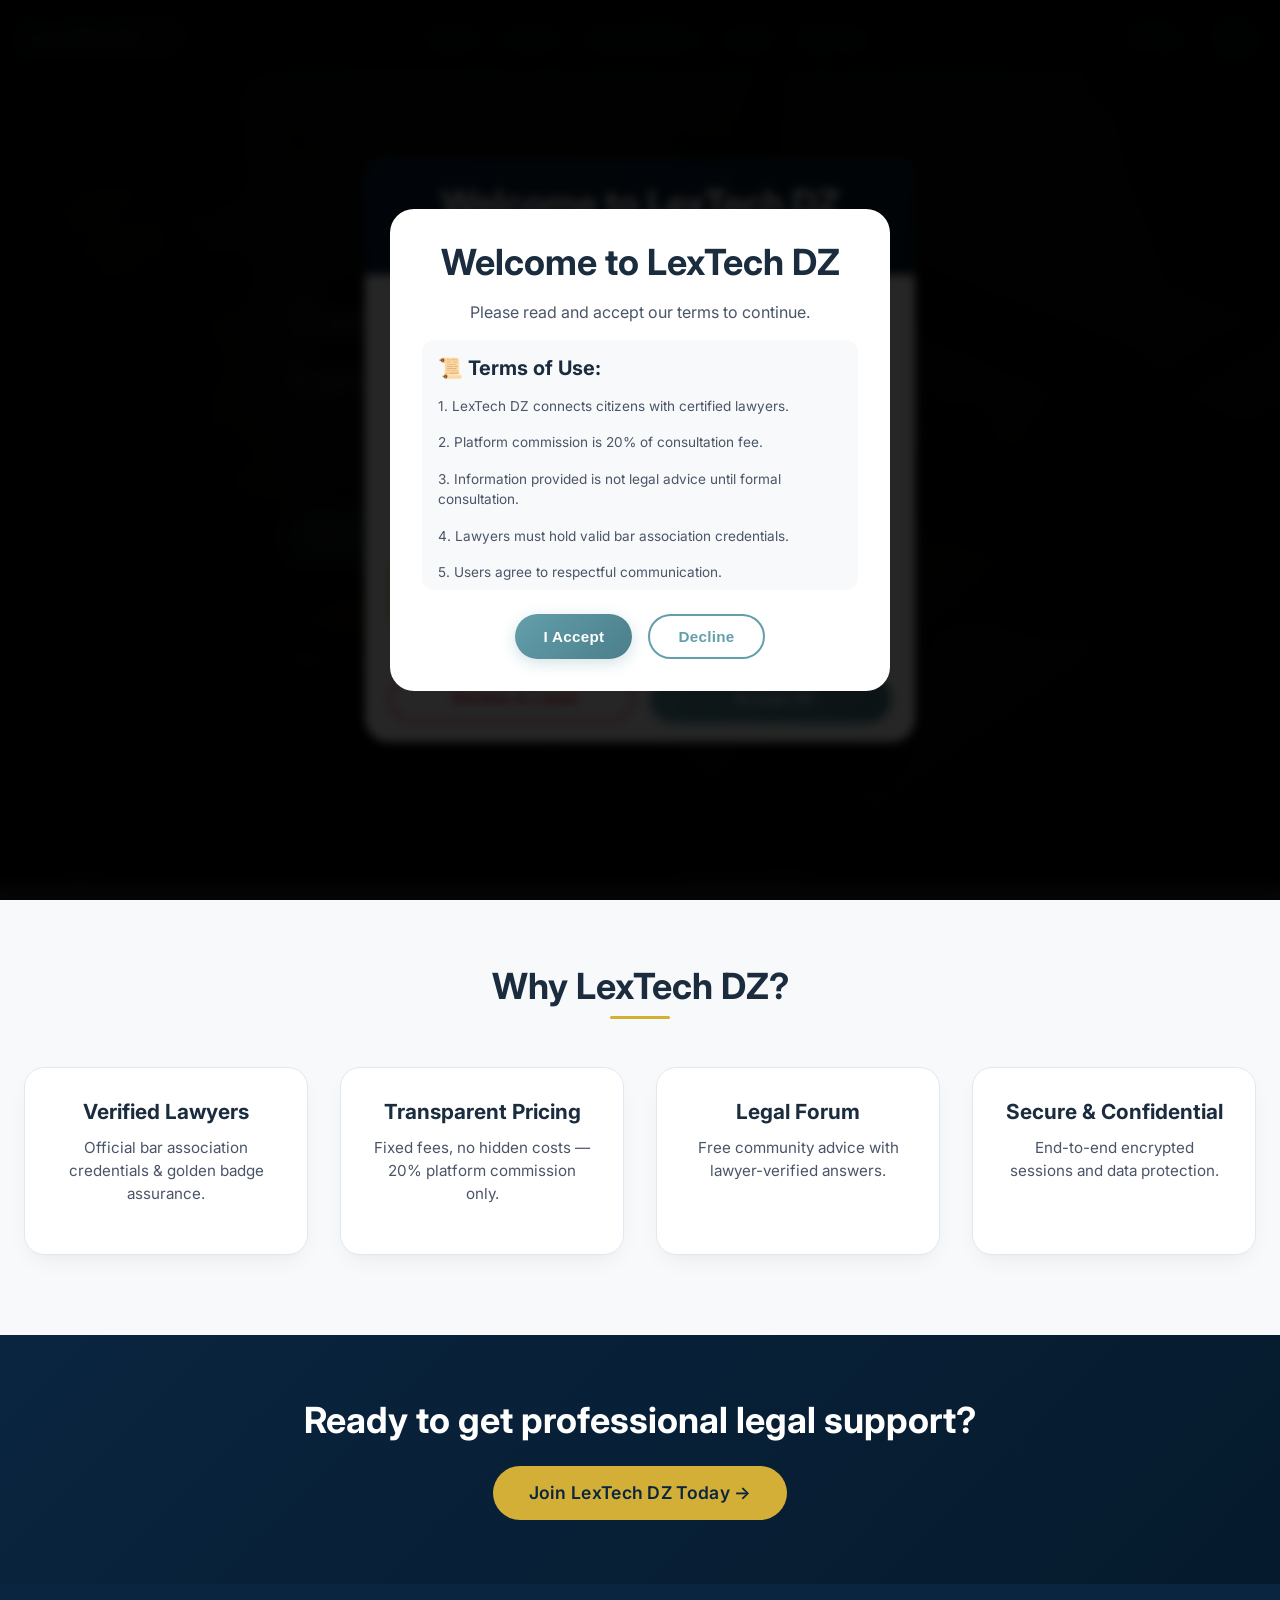
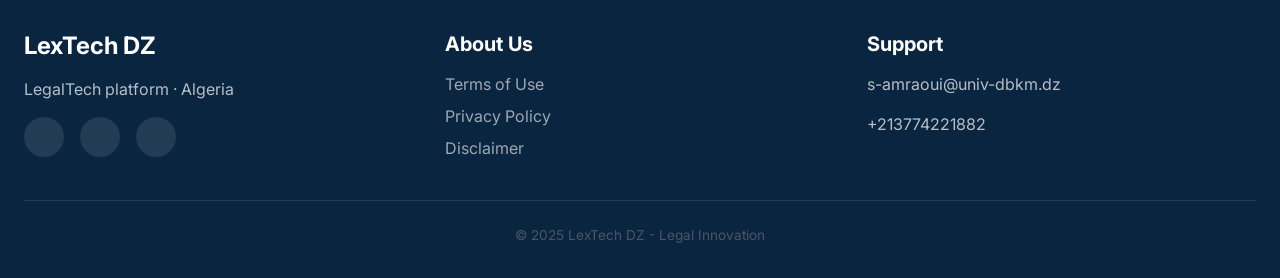
==== commit e4660c48: "Add files via upload" ====
--- a/index.html
+++ b/index.html
@@ -4,7 +4,7 @@
   <meta charset="UTF-8">
   <meta name="viewport" content="width=device-width, initial-scale=1.0">
   <title>LexTech DZ | Trusted Legal Platform Algeria</title>
-  <link rel="stylesheet" href="https://cdnjs.cloudflare.com/ajax/libs/font-awesome/6.0.0-beta3/css/all.min.css">
+  <link rel="stylesheet" href="css/all.min.css">
   <link href="https://fonts.googleapis.com/css2?family=Inter:opsz,wght@300;400;500;600;700;800&display=swap" rel="stylesheet">
   <link rel="stylesheet" href="css/style.css">
   <link rel="stylesheet" href="css/responsive.css">
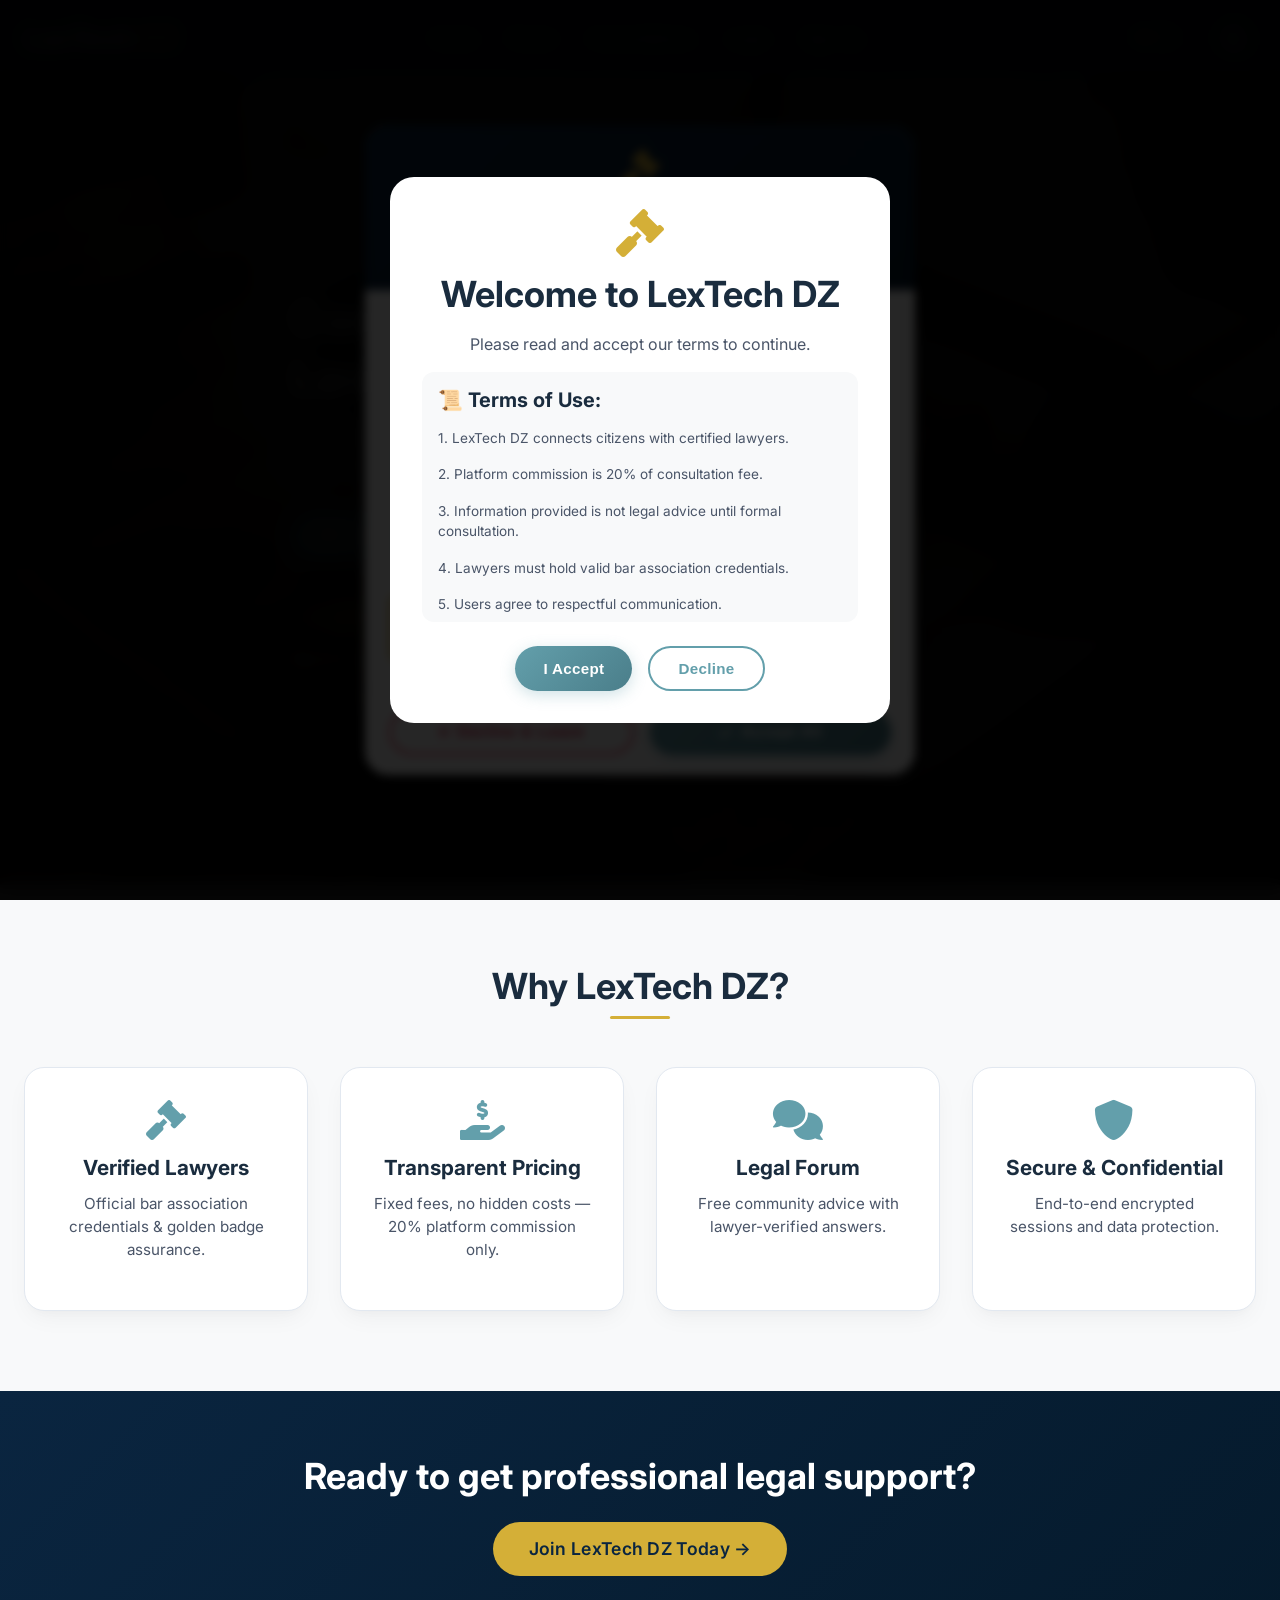
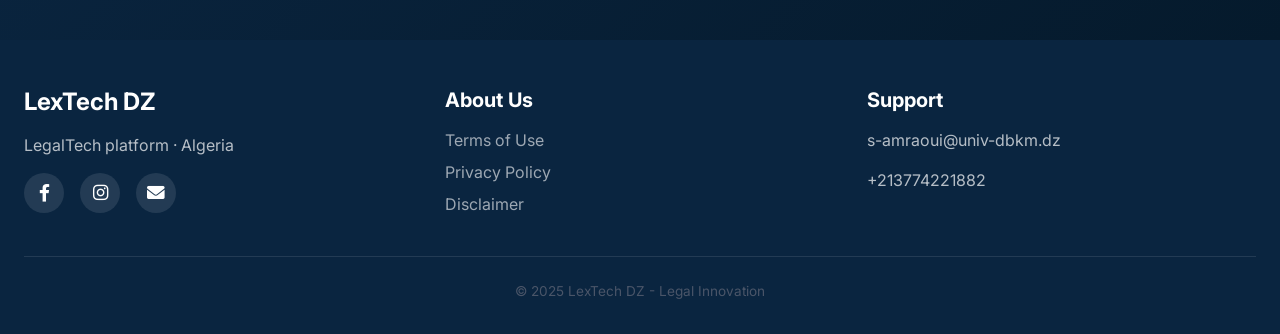
==== commit be00b3e9: "Add files via upload" ====
--- a/index.html
+++ b/index.html
@@ -4,7 +4,7 @@
   <meta charset="UTF-8">
   <meta name="viewport" content="width=device-width, initial-scale=1.0">
   <title>LexTech DZ | Trusted Legal Platform Algeria</title>
-  <link rel="stylesheet" href="css/all.min.css">
+  <link rel="stylesheet" href="https://cdnjs.cloudflare.com/ajax/libs/font-awesome/6.0.0-beta3/css/all.min.css">
   <link href="https://fonts.googleapis.com/css2?family=Inter:opsz,wght@300;400;500;600;700;800&display=swap" rel="stylesheet">
   <link rel="stylesheet" href="css/style.css">
   <link rel="stylesheet" href="css/responsive.css">
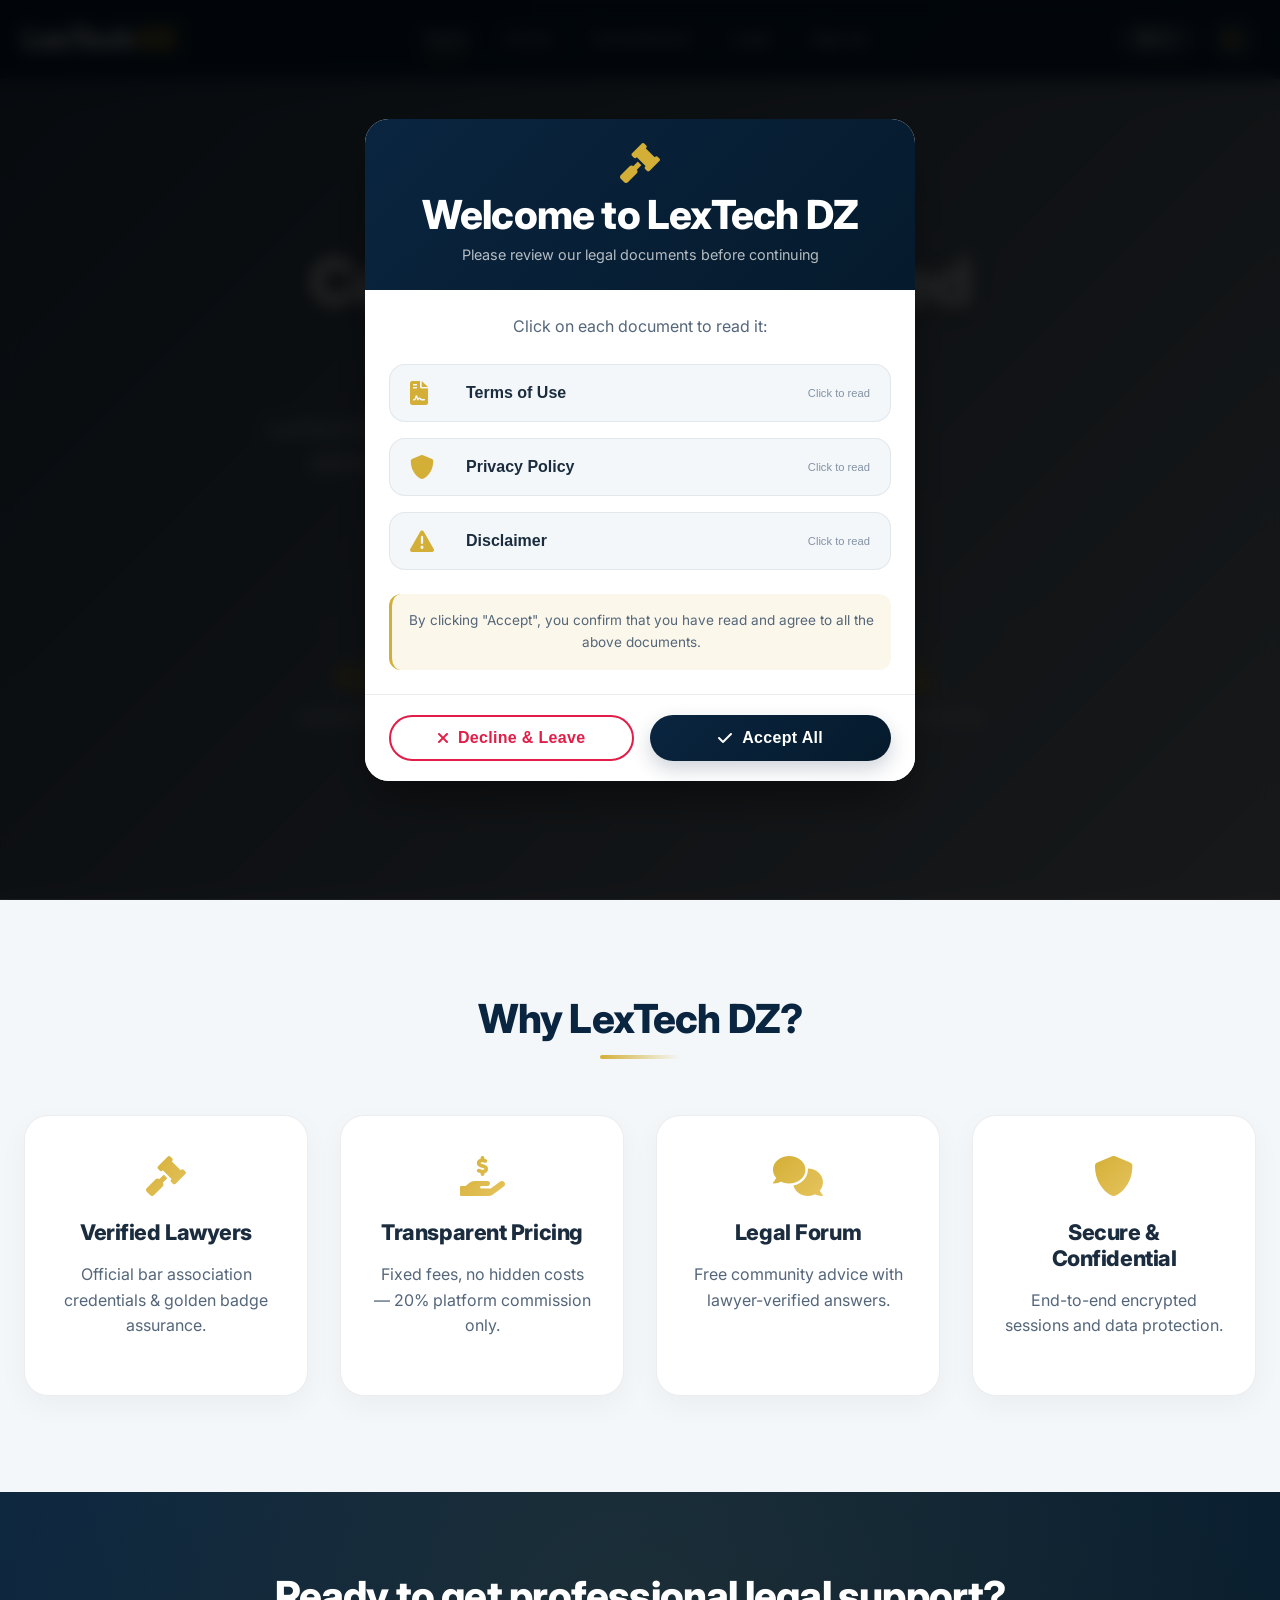
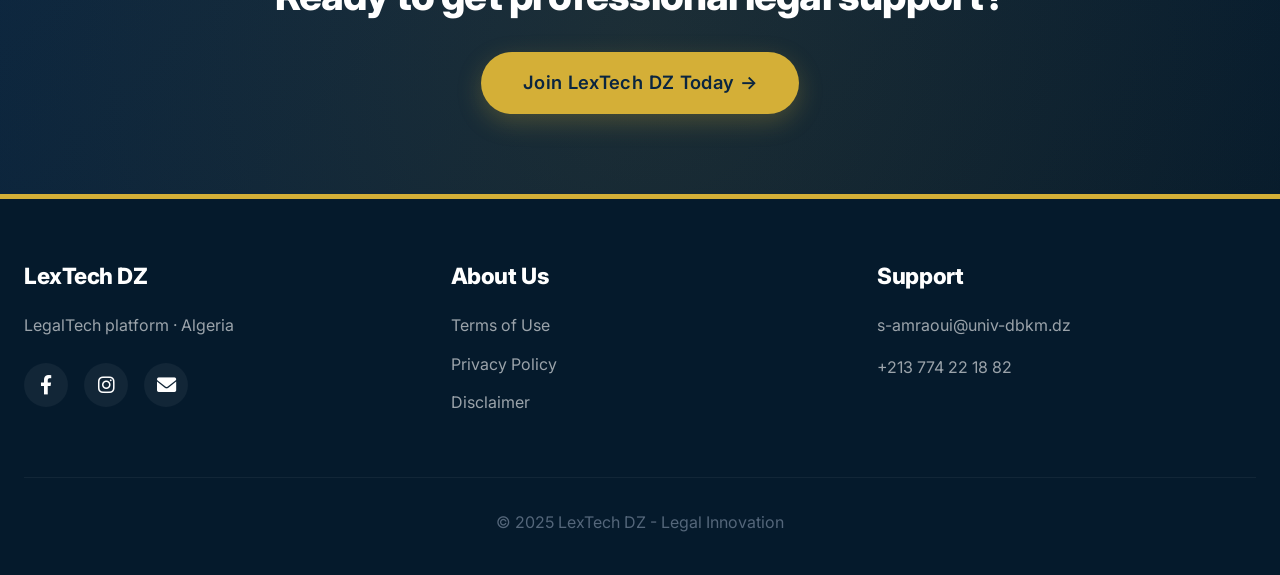
==== commit d0edd053: "Add files via upload" ====
--- a/index.html
+++ b/index.html
@@ -8,36 +8,6 @@
   <link href="https://fonts.googleapis.com/css2?family=Inter:opsz,wght@300;400;500;600;700;800&display=swap" rel="stylesheet">
   <link rel="stylesheet" href="css/style.css">
   <link rel="stylesheet" href="css/responsive.css">
-  <style>
-    .hero {
-      position: relative;
-      background-image: url('images/hero-bg.png');
-      background-size: cover;
-      background-position: center;
-      background-repeat: no-repeat;
-      min-height: 90vh;
-      display: flex;
-      align-items: center;
-    }
-    .hero::before {
-      content: '';
-      position: absolute;
-      top: 0;
-      left: 0;
-      right: 0;
-      bottom: 0;
-      background: rgba(0, 0, 0, 0.7);
-      z-index: 1;
-    }
-    .hero .container { position: relative; z-index: 2; }
-    .hero-content h1, .hero-content p { color: white; text-shadow: 0 2px 10px rgba(0,0,0,0.3); }
-    .hero-content h1 { font-size: 3rem; font-weight: 800; margin-bottom: 1rem; }
-    .hero-content p { font-size: 1.2rem; margin-bottom: 2rem; }
-    .stats-row { display: flex; gap: 2rem; flex-wrap: wrap; margin-top: 2rem; }
-    .stats-row .stat span:first-child { color: #D4AF37; font-size: 2rem; font-weight: 800; display: block; }
-    .hero-buttons { display: flex; gap: 1rem; flex-wrap: wrap; }
-    @media (max-width: 768px) { .hero-content h1 { font-size: 1.8rem; } }
-  </style>
 </head>
 <body>
   <header class="site-header">
@@ -45,7 +15,7 @@
       <div class="logo"><a href="index.html">LexTech <span>DZ</span></a></div>
       <nav class="main-nav" id="mainNav">
         <ul>
-          <li><a href="index.html" data-i18n="nav_home">Home</a></li>
+          <li><a href="index.html" class="active" data-i18n="nav_home">Home</a></li>
           <li><a href="forum.html" data-i18n="nav_forum">Forum</a></li>
           <li><a href="consultations.html" data-i18n="nav_consultations">Consultations</a></li>
           <li><a href="login.html" data-i18n="nav_login">Login</a></li>
@@ -62,24 +32,31 @@
 
   <main>
     <section class="hero">
+      <video autoplay muted loop playsinline class="hero-video-bg">
+        <source src="images/hero-video.mp4" type="video/mp4">
+        متصفحك لا يدعم عرض الفيديو.
+      </video>
+
+      <div class="hero-overlay"></div>
+
       <div class="container">
-        <div class="hero-content">
+        <div class="hero-content" style="margin: 0 auto; text-align: center;">
           <h1 data-i18n="hero_title">Connect with Certified Lawyers in Algeria</h1>
           <p data-i18n="hero_desc">LexTech DZ bridges justice & technology — trusted legal advice, verified experts, and transparent pricing.</p>
-          <div class="hero-buttons">
+          
+          <div class="hero-buttons" style="justify-content: center;">
             <a href="consultations.html" class="btn-primary" data-i18n="hero_btn1">📅 Book a Consultation</a>
             <a href="forum.html" class="btn-outline" data-i18n="hero_btn2">💬 Ask the Community</a>
           </div>
-          <div class="stats-row">
+          
+          <div class="stats-row" style="justify-content: center;">
             <div class="stat"><span>+250</span> <span data-i18n="stat_lawyers">Certified Lawyers</span></div>
             <div class="stat"><span>+1.2k</span> <span data-i18n="stat_cases">Legal Questions Solved</span></div>
             <div class="stat"><span>98%</span> <span data-i18n="stat_satisfaction">Client Satisfaction</span></div>
           </div>
         </div>
       </div>
-    </section>
-
-    <section class="features">
+    </section> <section class="features">
       <div class="container">
         <h2 class="section-title" data-i18n="features_title">Why LexTech DZ?</h2>
         <div class="features-grid">
@@ -102,15 +79,35 @@
   <footer class="footer">
     <div class="container">
       <div class="footer-grid">
-        <div class="footer-col"><h3>LexTech DZ</h3><p data-i18n="footer_tagline">LegalTech platform · Algeria</p><div class="social-links"><a href="https://www.facebook.com/20031219k"><i class="fab fa-facebook-f"></i></a><a href="www.instgram.com/amraoui_sidahmed"><i class="fab fa-instagram"></i></a><a href="#"><i class="fas fa-envelope"></i></a></div></div>
-        <div class="footer-col"><h4 data-i18n="footer_about">About Us</h4><ul><li><a href="terms.html" data-i18n="footer_terms">Terms of Use</a></li><li><a href="privacy.html" data-i18n="footer_privacy">Privacy Policy</a></li><li><a href="disclaimer.html" data-i18n="footer_disclaimer">Disclaimer</a></li></ul></div>
-        <div class="footer-col"><h4 data-i18n="footer_support">Support</h4><p>s-amraoui@univ-dbkm.dz</p><p>+213774221882</p></div>
-      </div>
-      <div class="footer-bottom"><p>&copy; 2025 LexTech DZ - <span data-i18n="footer_copyright">Legal Innovation</span></p></div>
+        <div class="footer-col">
+          <h3>LexTech DZ</h3>
+          <p data-i18n="footer_tagline">LegalTech platform · Algeria</p>
+          <div class="social-links">
+            <a href="https://www.facebook.com/20031219k"><i class="fab fa-facebook-f"></i></a>
+            <a href="https://www.instagram.com/amraoui_sidahmed"><i class="fab fa-instagram"></i></a>
+            <a href="mailto:s-amraoui@univ-dbkm.dz"><i class="fas fa-envelope"></i></a>
+          </div>
+        </div>
+        <div class="footer-col">
+          <h4 data-i18n="footer_about">About Us</h4>
+          <ul>
+            <li><a href="terms.html" data-i18n="footer_terms">Terms of Use</a></li>
+            <li><a href="privacy.html" data-i18n="footer_privacy">Privacy Policy</a></li>
+            <li><a href="disclaimer.html" data-i18n="footer_disclaimer">Disclaimer</a></li>
+          </ul>
+        </div>
+        <div class="footer-col">
+          <h4 data-i18n="footer_support">Support</h4>
+          <p>s-amraoui@univ-dbkm.dz</p>
+          <p>+213 774 22 18 82</p>
+        </div>
+      </div>
+      <div class="footer-bottom">
+        <p>&copy; 2025 LexTech DZ - <span data-i18n="footer_copyright">Legal Innovation</span></p>
+      </div>
     </div>
   </footer>
 
-  <!-- ========== النافذة المنبثقة الإجبارية (ثلاث لغات) ========== -->
   <div id="termsModal" class="terms-modal-overlay">
     <div class="terms-modal-content">
       <div class="terms-modal-header">
@@ -160,223 +157,77 @@
     </div>
   </div>
 
-  <script src="js/main.js"></script>
   <style>
-    /* ========== TERMS MODAL STYLES ========== */
     .terms-modal-overlay {
-      position: fixed;
-      top: 0;
-      left: 0;
-      width: 100%;
-      height: 100%;
-      background: rgba(0, 0, 0, 0.85);
-      backdrop-filter: blur(8px);
-      display: flex;
-      align-items: center;
-      justify-content: center;
-      z-index: 10000;
-      animation: fadeIn 0.3s ease;
-    }
-
+      position: fixed; top: 0; left: 0; width: 100%; height: 100%;
+      background: rgba(0, 0, 0, 0.85); backdrop-filter: blur(8px);
+      display: flex; align-items: center; justify-content: center;
+      z-index: 10000; animation: fadeIn 0.3s ease;
+    }
     .terms-modal-content {
-      background: var(--bg-white);
-      max-width: 550px;
-      width: 90%;
-      border-radius: 24px;
-      overflow: hidden;
+      background: var(--bg-white); max-width: 550px; width: 90%;
+      border-radius: 24px; overflow: hidden;
       box-shadow: 0 25px 50px -12px rgba(0, 0, 0, 0.5);
       animation: slideUp 0.4s ease;
     }
-
     .terms-modal-header {
       background: linear-gradient(135deg, var(--primary) 0%, var(--primary-dark) 100%);
-      color: white;
-      padding: 1.5rem;
-      text-align: center;
-    }
-
-    .terms-modal-header i {
-      font-size: 2.5rem;
-      color: var(--gold);
-      margin-bottom: 0.5rem;
-    }
-
-    .terms-modal-header h2 {
-      margin-bottom: 0.25rem;
-      color: white;
-    }
-
-    .terms-modal-header p {
-      color: rgba(255, 255, 255, 0.7);
-      font-size: 0.9rem;
-      margin: 0;
-    }
-
-    .terms-modal-body {
-      padding: 1.5rem;
-      background: var(--bg-white);
-    }
-
-    .docs-buttons-grid {
-      display: flex;
-      flex-direction: column;
-      gap: 1rem;
-      margin-bottom: 1.5rem;
-    }
-
+      color: white; padding: 1.5rem; text-align: center;
+    }
+    .terms-modal-header i { font-size: 2.5rem; color: var(--gold); margin-bottom: 0.5rem; }
+    .terms-modal-header h2 { margin-bottom: 0.25rem; color: white; }
+    .terms-modal-header p { color: rgba(255, 255, 255, 0.7); font-size: 0.9rem; margin: 0; }
+    .terms-modal-body { padding: 1.5rem; background: var(--bg-white); }
+    .docs-buttons-grid { display: flex; flex-direction: column; gap: 1rem; margin-bottom: 1.5rem; }
     .doc-btn {
-      display: flex;
-      align-items: center;
-      gap: 1rem;
-      padding: 1rem 1.25rem;
-      background: var(--bg-light);
-      border: 1px solid var(--border-light);
-      border-radius: 16px;
-      cursor: pointer;
-      transition: all 0.3s ease;
-      text-align: left;
-      width: 100%;
-    }
-
-    .doc-btn:hover {
-      transform: translateX(5px);
-      border-color: var(--gold);
-      background: var(--bg-white);
-    }
-
-    .doc-btn i {
-      font-size: 1.5rem;
-      color: var(--gold);
-      width: 40px;
-    }
-
-    .doc-btn span {
-      flex: 1;
-      font-weight: 600;
-      font-size: 1rem;
-      color: var(--text-dark);
-    }
-
-    .doc-btn small {
-      font-size: 0.7rem;
-      color: var(--text-light);
-    }
-
+      display: flex; align-items: center; gap: 1rem; padding: 1rem 1.25rem;
+      background: var(--bg-light); border: 1px solid var(--border-light);
+      border-radius: 16px; cursor: pointer; transition: all 0.3s ease;
+      text-align: left; width: 100%;
+    }
+    .doc-btn:hover { transform: translateX(5px); border-color: var(--gold); background: var(--bg-white); }
+    .doc-btn i { font-size: 1.5rem; color: var(--gold); width: 40px; }
+    .doc-btn span { flex: 1; font-weight: 600; font-size: 1rem; color: var(--text-dark); }
+    .doc-btn small { font-size: 0.7rem; color: var(--text-light); }
     .terms-agreement {
-      background: rgba(212, 175, 55, 0.1);
-      padding: 1rem;
-      border-radius: 12px;
-      text-align: center;
-      border-left: 3px solid var(--gold);
-    }
-
-    .terms-agreement p {
-      margin: 0;
-      font-size: 0.85rem;
-      color: var(--text-gray);
-    }
-
+      background: rgba(212, 175, 55, 0.1); padding: 1rem; border-radius: 12px;
+      text-align: center; border-left: 3px solid var(--gold);
+    }
+    .terms-agreement p { margin: 0; font-size: 0.85rem; color: var(--text-gray); }
     .terms-modal-footer {
-      display: flex;
-      gap: 1rem;
-      padding: 1.25rem 1.5rem;
-      border-top: 1px solid var(--border-light);
-      background: var(--bg-white);
-    }
-
-    .terms-modal-footer button {
-      flex: 1;
-      justify-content: center;
-      padding: 12px 20px;
-      font-size: 1rem;
-    }
-
-    .reject-btn {
-      border-color: #e11d48;
-      color: #e11d48;
-    }
-
-    .reject-btn:hover {
-      background: #e11d48;
-      color: white;
-      border-color: #e11d48;
-    }
-
-    @keyframes fadeIn {
-      from { opacity: 0; }
-      to { opacity: 1; }
-    }
-
-    @keyframes slideUp {
-      from { transform: translateY(50px); opacity: 0; }
-      to { transform: translateY(0); opacity: 1; }
-    }
-
-    /* RTL Support for modal */
-    [dir="rtl"] .doc-btn {
-      text-align: right;
-      flex-direction: row-reverse;
-    }
-
-    [dir="rtl"] .doc-btn i {
-      margin-left: 1rem;
-      margin-right: 0;
-    }
-
-    @media (max-width: 480px) {
-      .doc-btn span { font-size: 0.85rem; }
-      .doc-btn small { display: none; }
-    }
+      display: flex; gap: 1rem; padding: 1.25rem 1.5rem;
+      border-top: 1px solid var(--border-light); background: var(--bg-white);
+    }
+    .terms-modal-footer button { flex: 1; justify-content: center; padding: 12px 20px; font-size: 1rem; }
+    .reject-btn { border-color: #e11d48; color: #e11d48; }
+    .reject-btn:hover { background: #e11d48; color: white; border-color: #e11d48; }
+    @keyframes fadeIn { from { opacity: 0; } to { opacity: 1; } }
+    @keyframes slideUp { from { transform: translateY(50px); opacity: 0; } to { transform: translateY(0); opacity: 1; } }
+    [dir="rtl"] .doc-btn { text-align: right; flex-direction: row-reverse; }
+    [dir="rtl"] .doc-btn i { margin-left: 1rem; margin-right: 0; }
+    @media (max-width: 480px) { .doc-btn span { font-size: 0.85rem; } .doc-btn small { display: none; } }
   </style>
 
+  <script src="js/main.js"></script>
   <script>
-    // ========== MODAL TRANSLATIONS (ثلاث لغات) ==========
     const modalTranslations = {
       en: {
-        title: "Welcome to LexTech DZ",
-        subtitle: "Please review our legal documents before continuing",
-        instruction: "Click on each document to read it:",
-        termsText: "Terms of Use",
-        termsHint: "Click to read",
-        privacyText: "Privacy Policy",
-        privacyHint: "Click to read",
-        disclaimerText: "Disclaimer",
-        disclaimerHint: "Click to read",
-        agreement: "By clicking \"Accept\", you confirm that you have read and agree to all the above documents.",
-        acceptBtn: "Accept All",
-        rejectBtn: "Decline & Leave"
+        title: "Welcome to LexTech DZ", subtitle: "Please review our legal documents before continuing", instruction: "Click on each document to read it:",
+        termsText: "Terms of Use", termsHint: "Click to read", privacyText: "Privacy Policy", privacyHint: "Click to read", disclaimerText: "Disclaimer", disclaimerHint: "Click to read",
+        agreement: "By clicking \"Accept\", you confirm that you have read and agree to all the above documents.", acceptBtn: "Accept All", rejectBtn: "Decline & Leave"
       },
       fr: {
-        title: "Bienvenue sur LexTech DZ",
-        subtitle: "Veuillez consulter nos documents légaux avant de continuer",
-        instruction: "Cliquez sur chaque document pour le lire :",
-        termsText: "Conditions d'utilisation",
-        termsHint: "Cliquez pour lire",
-        privacyText: "Politique de confidentialité",
-        privacyHint: "Cliquez pour lire",
-        disclaimerText: "Avertissement",
-        disclaimerHint: "Cliquez pour lire",
-        agreement: "En cliquant sur « Accepter », vous confirmez avoir lu et accepté tous les documents ci-dessus.",
-        acceptBtn: "Tout accepter",
-        rejectBtn: "Refuser et quitter"
+        title: "Bienvenue sur LexTech DZ", subtitle: "Veuillez consulter nos documents légaux avant de continuer", instruction: "Cliquez sur chaque document pour le lire :",
+        termsText: "Conditions d'utilisation", termsHint: "Cliquez pour lire", privacyText: "Politique de confidentialité", privacyHint: "Cliquez pour lire", disclaimerText: "Avertissement", disclaimerHint: "Cliquez pour lire",
+        agreement: "En cliquant sur « Accepter », vous confirmez avoir lu et accepté tous les documents ci-dessus.", acceptBtn: "Tout accepter", rejectBtn: "Refuser et quitter"
       },
       ar: {
-        title: "مرحباً بكم في ليكس تيك ديزي",
-        subtitle: "يرجى مراجعة مستنداتنا القانونية قبل المتابعة",
-        instruction: "انقر على كل مستند لقراءته:",
-        termsText: "شروط الاستخدام",
-        termsHint: "انقر للقراءة",
-        privacyText: "سياسة الخصوصية",
-        privacyHint: "انقر للقراءة",
-        disclaimerText: "إخلاء المسؤولية",
-        disclaimerHint: "انقر للقراءة",
-        agreement: "بالنقر على «قبول»، أنت تؤكد أنك قرأت ووافقت على جميع المستندات أعلاه.",
-        acceptBtn: "قبول الكل",
-        rejectBtn: "رفض والمغادرة"
+        title: "مرحباً بكم في ليكس تيك ديزي", subtitle: "يرجى مراجعة مستنداتنا القانونية قبل المتابعة", instruction: "انقر على كل مستند لقراءته:",
+        termsText: "شروط الاستخدام", termsHint: "انقر للقراءة", privacyText: "سياسة الخصوصية", privacyHint: "انقر للقراءة", disclaimerText: "إخلاء المسؤولية", disclaimerHint: "انقر للقراءة",
+        agreement: "بالنقر على «قبول»، أنت تؤكد أنك قرأت ووافقت على جميع المستندات أعلاه.", acceptBtn: "قبول الكل", rejectBtn: "رفض والمغادرة"
       }
     };
 
-    // Function to update modal text based on language
     function updateModalLanguage(lang) {
       const t = modalTranslations[lang] || modalTranslations.en;
       document.getElementById('modalTitle').innerText = t.title;
@@ -393,67 +244,31 @@
       document.getElementById('rejectBtnText').innerText = t.rejectBtn;
     }
 
-    // ========== MODAL BUTTONS LOGIC ==========
-    const modal = document.getElementById('termsModal');
-    const acceptBtn = document.getElementById('acceptTermsBtn');
-    const rejectBtn = document.getElementById('rejectTermsBtn');
-    
-    // أزرار فتح المستندات القانونية
-    const btnTerms = document.getElementById('btnTerms');
-    const btnPrivacy = document.getElementById('btnPrivacy');
-    const btnDisclaimer = document.getElementById('btnDisclaimer');
-    
-    // منع التمرير خلف المودال
-    document.body.style.overflow = 'hidden';
-    
-    // فتح صفحات المستندات في نافذة جديدة
-    btnTerms.addEventListener('click', () => {
-      window.open('terms.html', '_blank');
+    const modalWindow = document.getElementById('termsModal');
+    if (!localStorage.getItem('termsAccepted')) {
+      document.body.style.overflow = 'hidden';
+      document.getElementById('btnTerms').onclick = () => window.open('terms.html', '_blank');
+      document.getElementById('btnPrivacy').onclick = () => window.open('privacy.html', '_blank');
+      document.getElementById('btnDisclaimer').onclick = () => window.open('disclaimer.html', '_blank');
+      
+      document.getElementById('acceptTermsBtn').onclick = () => {
+        localStorage.setItem('termsAccepted', 'true');
+        modalWindow.style.animation = 'fadeOut 0.3s ease';
+        setTimeout(() => { modalWindow.remove(); document.body.style.overflow = ''; }, 300);
+      };
+      
+      document.getElementById('rejectTermsBtn').onclick = () => window.location.href = 'https://www.google.com';
+    } else {
+      modalWindow.remove();
+    }
+
+    const langObserver = new MutationObserver(() => {
+      updateModalLanguage(localStorage.getItem('preferredLang') || 'en');
     });
-    
-    btnPrivacy.addEventListener('click', () => {
-      window.open('privacy.html', '_blank');
-    });
-    
-    btnDisclaimer.addEventListener('click', () => {
-      window.open('disclaimer.html', '_blank');
-    });
-    
-    // قبول الشروط - إغلاق المودال وإظهار المحتوى
-    acceptBtn.addEventListener('click', () => {
-      modal.style.animation = 'fadeOut 0.3s ease';
-      setTimeout(() => {
-        modal.remove();
-        document.body.style.overflow = '';
-      }, 300);
-    });
-    
-    // رفض الشروط - التوجيه إلى Google
-    rejectBtn.addEventListener('click', () => {
-      window.location.href = 'https://www.google.com';
-    });
-    
-    // منع إغلاق المودال بالنقر على الخلفية
-    modal.addEventListener('click', (e) => {
-      if (e.target === modal) {
-        // لا يمكن الإغلاق إلا بالقبول أو الرفض
-      }
-    });
-    
-    // ========== مراقبة تغيير اللغة من زر اللغة الرئيسي ==========
-    // الاستماع لتغيير اللغة وتحديث المودال
-    const originalLangToggle = document.getElementById('langToggleBtn');
-    if (originalLangToggle) {
-      const observer = new MutationObserver(() => {
-        const currentLang = localStorage.getItem('preferredLang') || 'en';
-        updateModalLanguage(currentLang);
-      });
-      observer.observe(originalLangToggle, { attributes: true, childList: true, subtree: true });
-    }
-    
-    // تعيين اللغة الحالية للمودال
-    const currentModalLang = localStorage.getItem('preferredLang') || 'en';
-    updateModalLanguage(currentModalLang);
+    if(document.getElementById('langToggleBtn')) {
+      langObserver.observe(document.getElementById('langToggleBtn'), { attributes: true, childList: true, subtree: true });
+    }
+    updateModalLanguage(localStorage.getItem('preferredLang') || 'en');
   </script>
 </body>
 </html>
--- a/css/style.css
+++ b/css/style.css
@@ -1,5 +1,5 @@
 /* ========================================
-   LEXTECH DZ - MAIN STYLESHEET
+   LEXTECH DZ - MODERN PREMIUM STYLESHEET
    Colors: Navy Blue (#0A2540) | Cyan (#639FAB) | Gold (#D4AF37)
    ======================================== */
 
@@ -7,64 +7,85 @@
 :root {
   --primary: #0A2540;
   --primary-dark: #051a2c;
+  --primary-rgb: 10, 37, 64;
   --accent: #639FAB;
   --accent-light: #7fb9c4;
   --accent-dark: #4a7e8a;
   --gold: #D4AF37;
-  --gold-light: #e6c45e;
+  --gold-light: #f5d165;
   --gold-dark: #b8942a;
-  --bg-light: #F8F9FA;
+  
+  --bg-light: #F4F7F9;
   --bg-white: #ffffff;
   --text-dark: #1a2c3e;
-  --text-gray: #4a5568;
-  --text-light: #718096;
-  --border-light: #e2e8f0;
-  --card-shadow: 0 10px 25px -5px rgba(0,0,0,0.05), 0 8px 10px -6px rgba(0,0,0,0.02);
-  --card-shadow-hover: 0 20px 30px -12px rgba(0,0,0,0.1);
-  --transition: all 0.3s cubic-bezier(0.4, 0, 0.2, 1);
+  --text-gray: #54667a;
+  --text-light: #8292a5;
+  --border-light: rgba(10, 37, 64, 0.08);
+  
+  /* Modern Shadows */
+  --card-shadow: 0 10px 30px rgba(0, 0, 0, 0.04);
+  --card-shadow-hover: 0 20px 40px rgba(10, 37, 64, 0.12);
+  --glow-shadow: 0 8px 25px rgba(212, 175, 55, 0.25);
+  
+  /* Smooth Transitions */
+  --transition: all 0.4s cubic-bezier(0.16, 1, 0.3, 1);
+  
+  /* Modern Border Radii */
   --radius-sm: 8px;
-  --radius-md: 12px;
-  --radius-lg: 20px;
-  --radius-xl: 40px;
-}
-
-/* ========== DARK MODE (وضع ليلي مريح للعين) ========== */
+  --radius-md: 16px;
+  --radius-lg: 24px;
+  --radius-xl: 50px;
+}
+
+/* ========== DARK MODE (الوضع الليلي) ========== */
 body.dark {
   --primary: #0f172a;
   --primary-dark: #020617;
+  --primary-rgb: 15, 23, 42;
   --accent: #38bdf8;
   --accent-light: #7dd3fc;
   --accent-dark: #0284c7;
   --gold: #fbbf24;
   --gold-light: #fcd34d;
   --gold-dark: #d97706;
-  --bg-light: #0f172a;
+  
+  --bg-light: #0b1120;
   --bg-white: #1e293b;
-  --text-dark: #e2e8f0;
+  --text-dark: #f8fafc;
   --text-gray: #94a3b8;
   --text-light: #64748b;
-  --border-light: #334155;
-  --card-shadow: 0 10px 25px -5px rgba(0,0,0,0.3);
-  --card-shadow-hover: 0 20px 30px -12px rgba(0,0,0,0.4);
-}
-
-/* ========== GLOBAL RESET & BASE ========== */
+  --border-light: rgba(255, 255, 255, 0.05);
+  
+  --card-shadow: 0 10px 30px rgba(0, 0, 0, 0.3);
+  --card-shadow-hover: 0 20px 40px rgba(0, 0, 0, 0.5);
+  --glow-shadow: 0 8px 25px rgba(251, 191, 36, 0.15);
+}
+
+/* ========== GLOBAL RESET ========== */
 * {
   margin: 0;
   padding: 0;
   box-sizing: border-box;
+  -webkit-font-smoothing: antialiased;
+  -moz-osx-font-smoothing: grayscale;
+}
+
+html {
+  scroll-behavior: smooth;
 }
 
 body {
-  font-family: 'Inter', sans-serif;
+  font-family: 'Inter', system-ui, -apple-system, sans-serif;
   background: var(--bg-light);
   color: var(--text-dark);
-  transition: var(--transition);
-  line-height: 1.5;
+  transition: background-color 0.3s ease, color 0.3s ease;
+  line-height: 1.6;
   font-size: 16px;
+  overflow-x: hidden;
 }
 
 .container {
+  width: 100%;
   max-width: 1280px;
   margin: 0 auto;
   padding: 0 24px;
@@ -72,13 +93,14 @@
 
 /* ========== TYPOGRAPHY ========== */
 h1, h2, h3, h4, h5, h6 {
-  font-weight: 700;
+  font-weight: 800;
   line-height: 1.2;
   margin-bottom: 1rem;
-}
-
-h1 { font-size: 3rem; }
-h2 { font-size: 2.25rem; }
+  letter-spacing: -0.02em;
+}
+
+h1 { font-size: 3.5rem; }
+h2 { font-size: 2.5rem; }
 h3 { font-size: 1.5rem; }
 h4 { font-size: 1.25rem; }
 
@@ -90,79 +112,102 @@
 a {
   text-decoration: none;
   color: inherit;
+  transition: var(--transition);
 }
 
 .section-title {
   text-align: center;
-  margin-bottom: 3rem;
+  margin-bottom: 3.5rem;
   position: relative;
-}
+  font-size: 2.5rem;
+  color: var(--primary);
+}
+
+body.dark .section-title { color: var(--text-dark); }
 
 .section-title::after {
   content: '';
   display: block;
-  width: 60px;
-  height: 3px;
-  background: var(--gold);
-  margin: 0.5rem auto 0;
-  border-radius: 3px;
-}
-
-/* ========== BUTTONS STYLES (أزرار ثلاثية الأبعاد) ========== */
+  width: 80px;
+  height: 4px;
+  background: linear-gradient(90deg, var(--gold), transparent);
+  margin: 0.75rem auto 0;
+  border-radius: 4px;
+}
+
+[dir="rtl"] .section-title::after {
+  background: linear-gradient(-90deg, var(--gold), transparent);
+}
+
+/* ========== MODERN BUTTONS ========== */
 .btn-primary, .btn-outline, .btn-primary-sm, .btn-outline-sm {
   display: inline-flex;
   align-items: center;
   justify-content: center;
-  gap: 8px;
-  padding: 12px 28px;
+  gap: 10px;
+  padding: 14px 32px;
   font-weight: 600;
-  font-size: 0.95rem;
+  font-size: 1rem;
   border-radius: var(--radius-xl);
   cursor: pointer;
   transition: var(--transition);
   text-decoration: none;
   border: none;
-  letter-spacing: 0.3px;
+  letter-spacing: 0.02em;
+  position: relative;
+  overflow: hidden;
 }
 
 .btn-primary {
-  background: linear-gradient(135deg, var(--accent) 0%, var(--accent-dark) 100%);
-  color: white;
-  box-shadow: 0 4px 15px rgba(99, 159, 171, 0.3);
+  background: linear-gradient(135deg, var(--primary) 0%, var(--primary-dark) 100%);
+  color: white;
+  box-shadow: 0 8px 20px rgba(10, 37, 64, 0.2);
+}
+
+.btn-primary::before {
+  content: '';
+  position: absolute;
+  top: 0; left: -100%; width: 100%; height: 100%;
+  background: linear-gradient(90deg, transparent, rgba(255,255,255,0.1), transparent);
+  transition: all 0.5s ease;
 }
 
 .btn-primary:hover {
-  transform: translateY(-3px);
-  box-shadow: 0 8px 25px rgba(99, 159, 171, 0.4);
-  background: linear-gradient(135deg, var(--accent-light) 0%, var(--accent) 100%);
-}
-
-.btn-primary:active {
-  transform: translateY(2px);
-  box-shadow: 0 2px 10px rgba(99, 159, 171, 0.3);
+  transform: translateY(-4px);
+  box-shadow: 0 12px 25px rgba(10, 37, 64, 0.3);
+}
+
+.btn-primary:hover::before {
+  left: 100%;
 }
 
 .btn-outline {
-  background: transparent;
-  color: var(--accent);
-  border: 2px solid var(--accent);
+  background: rgba(255, 255, 255, 0.05);
+  color: var(--primary);
+  border: 2px solid var(--border-light);
+  backdrop-filter: blur(5px);
+}
+
+body.dark .btn-outline {
+  color: var(--text-dark);
 }
 
 .btn-outline:hover {
-  background: var(--accent);
-  color: white;
-  transform: translateY(-3px);
-  box-shadow: 0 8px 20px rgba(99, 159, 171, 0.3);
+  background: var(--primary);
+  color: white;
+  border-color: var(--primary);
+  transform: translateY(-4px);
+  box-shadow: 0 12px 25px rgba(10, 37, 64, 0.2);
 }
 
 .btn-primary-sm, .btn-outline-sm {
-  padding: 8px 20px;
-  font-size: 0.85rem;
+  padding: 10px 24px;
+  font-size: 0.9rem;
 }
 
 .btn-large {
-  padding: 14px 36px;
-  font-size: 1.1rem;
+  padding: 16px 42px;
+  font-size: 1.15rem;
 }
 
 .btn-block {
@@ -170,21 +215,35 @@
   justify-content: center;
 }
 
-/* ========== HEADER & NAVIGATION ========== */
+/* تثبيت اتجاه اللوغو دائماً من اليسار لليمين لمنع انقلابه في اللغة العربية */
+.logo a {
+  direction: ltr !important;
+  display: inline-flex;
+  align-items: center;
+  gap: 6px;
+}
+
+/* ========== GLASSMORPHISM HEADER ========== */
 .site-header {
-  background: var(--primary);
+  background: rgba(10, 37, 64, 0.95);
+  backdrop-filter: blur(12px);
+  -webkit-backdrop-filter: blur(12px);
   padding: 1rem 0;
   position: sticky;
   top: 0;
   z-index: 1000;
-  box-shadow: 0 2px 20px rgba(0,0,0,0.1);
+  box-shadow: 0 4px 30px rgba(0, 0, 0, 0.1);
+  border-bottom: 1px solid rgba(255, 255, 255, 0.05);
+}
+
+body.dark .site-header {
+  background: rgba(15, 23, 42, 0.95);
 }
 
 .header-flex {
   display: flex;
   justify-content: space-between;
   align-items: center;
-  flex-wrap: wrap;
   gap: 1.5rem;
 }
 
@@ -194,6 +253,9 @@
   font-weight: 800;
   text-decoration: none;
   letter-spacing: -0.5px;
+  display: flex;
+  align-items: center;
+  gap: 4px;
 }
 
 .logo span {
@@ -202,168 +264,230 @@
 
 .main-nav ul {
   display: flex;
-  gap: 2rem;
+  gap: 2.5rem;
   list-style: none;
   margin: 0;
   padding: 0;
 }
 
 .main-nav ul li a {
-  color: rgba(255, 255, 255, 0.85);
+  color: rgba(255, 255, 255, 0.7);
   text-decoration: none;
   font-weight: 500;
   transition: var(--transition);
   padding: 0.5rem 0;
+  font-size: 0.95rem;
+  position: relative;
+}
+
+.main-nav ul li a::after {
+  content: '';
+  position: absolute;
+  bottom: 0; left: 0; width: 0; height: 2px;
+  background: var(--gold);
+  transition: var(--transition);
 }
 
 .main-nav ul li a:hover,
 .main-nav ul li a.active {
-  color: var(--gold);
-}
-
-/* ========== HEADER ACTIONS (لغة + وضع ليلي) ========== */
+  color: white;
+}
+
+.main-nav ul li a.active::after,
+.main-nav ul li a:hover::after {
+  width: 100%;
+}
+
+/* ========== HEADER ACTIONS ========== */
 .header-actions {
   display: flex;
   align-items: center;
-  gap: 1.2rem;
-}
-
-/* زر اللغة الواحد (يتنقل بين EN/FR/AR) */
+  gap: 1rem;
+}
+
 .lang-toggle-btn {
-  background: transparent;
-  border: 1px solid rgba(255, 255, 255, 0.3);
-  color: white;
-  padding: 8px 18px;
+  background: rgba(255, 255, 255, 0.1);
+  border: 1px solid rgba(255, 255, 255, 0.1);
+  color: white;
+  padding: 8px 20px;
   border-radius: var(--radius-xl);
   cursor: pointer;
-  font-weight: 500;
+  font-weight: 600;
   font-size: 0.9rem;
   transition: var(--transition);
+  display: flex;
+  align-items: center;
+  gap: 8px;
 }
 
 .lang-toggle-btn:hover {
   background: var(--gold);
   color: var(--primary);
-  border-color: var(--gold);
   transform: translateY(-2px);
 }
 
-/* زر الوضع الليلي */
 .dark-toggle {
   background: rgba(255, 255, 255, 0.1);
-  border: 1px solid rgba(255, 255, 255, 0.3);
+  border: 1px solid rgba(255, 255, 255, 0.1);
   border-radius: 50%;
-  width: 42px;
-  height: 42px;
+  width: 44px;
+  height: 44px;
   display: flex;
   align-items: center;
   justify-content: center;
   cursor: pointer;
   transition: var(--transition);
-  color: white;
+  color: var(--gold);
   font-size: 1.2rem;
 }
 
 .dark-toggle:hover {
   background: var(--gold);
   color: var(--primary);
-  transform: rotate(15deg);
-  border-color: var(--gold);
-}
-
-body.dark .dark-toggle {
-  background: rgba(255, 255, 255, 0.15);
-}
-
-/* أيقونة القائمة للجوال */
+  transform: rotate(30deg);
+}
+
 .mobile-menu-icon {
   display: none;
   font-size: 1.5rem;
   color: white;
   cursor: pointer;
-}
-
-/* ========== HERO SECTION ========== */
+  background: rgba(255, 255, 255, 0.1);
+  width: 44px;
+  height: 44px;
+  border-radius: 50%;
+  text-align: center;
+  line-height: 44px;
+}
+
+/* ========== HERO SECTION (VIDEO BACKGROUND) ========== */
 .hero {
   position: relative;
-  min-height: 90vh;
+  min-height: 100vh;
   display: flex;
   align-items: center;
-  background-size: cover;
-  background-position: center;
-  background-repeat: no-repeat;
-}
-
-.hero::before {
-  content: '';
+  overflow: hidden;
+  background-image: none !important;
+  margin-top: -80px; /* يسحب الهيرو للأعلى ليكون خلف الهيدر الشفاف */
+  padding-top: 80px;
+}
+
+.hero-video-bg {
   position: absolute;
-  top: 0;
-  left: 0;
-  right: 0;
-  bottom: 0;
-  background: rgba(0, 0, 0, 0.65);
+  top: 50%;
+  left: 50%;
+  min-width: 100%;
+  min-height: 100%;
+  width: auto;
+  height: auto;
+  transform: translate(-50%, -50%);
+  object-fit: cover;
   z-index: 1;
+  pointer-events: none;
+}
+
+/* تدرج لوني فخم فوق الفيديو */
+.hero-overlay {
+  position: absolute;
+  inset: 0;
+  background: linear-gradient(
+    135deg, 
+    rgba(10, 37, 64, 0.85) 0%, 
+    rgba(10, 37, 64, 0.4) 100%
+  );
+  z-index: 2;
+}
+
+body.dark .hero-overlay {
+  background: linear-gradient(
+    135deg, 
+    rgba(15, 23, 42, 0.9) 0%, 
+    rgba(15, 23, 42, 0.5) 100%
+  );
 }
 
 .hero .container {
   position: relative;
-  z-index: 2;
+  z-index: 3;
+  width: 100%;
 }
 
 .hero-content {
-  max-width: 700px;
+  max-width: 800px;
 }
 
 .hero-content h1 {
   color: white;
-  font-size: 3.2rem;
+  font-size: 4rem;
   font-weight: 800;
-  margin-bottom: 1.2rem;
-  text-shadow: 0 2px 10px rgba(0,0,0,0.3);
+  margin-bottom: 1.5rem;
+  text-shadow: 0 4px 20px rgba(0,0,0,0.4);
+  line-height: 1.1;
 }
 
 .hero-content p {
   color: rgba(255,255,255,0.9);
-  font-size: 1.2rem;
-  margin-bottom: 2rem;
-  text-shadow: 0 1px 5px rgba(0,0,0,0.2);
+  font-size: 1.3rem;
+  margin-bottom: 2.5rem;
+  max-width: 600px;
 }
 
 .hero-buttons {
   display: flex;
-  gap: 1rem;
+  gap: 1.2rem;
   flex-wrap: wrap;
-  margin-bottom: 2rem;
+  margin-bottom: 3rem;
+}
+
+.hero-buttons .btn-primary {
+  background: var(--gold);
+  color: var(--primary);
+  box-shadow: var(--glow-shadow);
+}
+
+.hero-buttons .btn-primary:hover {
+  background: var(--gold-light);
+}
+
+.hero-buttons .btn-outline {
+  color: white;
+  border-color: rgba(255, 255, 255, 0.4);
+}
+.hero-buttons .btn-outline:hover {
+  background: white;
+  color: var(--primary);
 }
 
 /* ========== STATS SECTION ========== */
 .stats-row {
   display: flex;
-  gap: 2.5rem;
+  gap: 3rem;
   flex-wrap: wrap;
-  margin-top: 1rem;
-}
-
-.stat {
-  text-align: center;
+  padding-top: 2rem;
+  border-top: 1px solid rgba(255,255,255,0.1);
 }
 
 .stat span:first-child {
-  font-size: 2rem;
+  font-size: 2.5rem;
   font-weight: 800;
   color: var(--gold);
   display: block;
-  margin-bottom: 0.25rem;
+  line-height: 1;
+  margin-bottom: 0.5rem;
+  text-shadow: 0 2px 10px rgba(212, 175, 55, 0.3);
 }
 
 .stat span:last-child {
   color: rgba(255,255,255,0.8);
-  font-size: 0.9rem;
-}
-
-/* ========== FEATURES SECTION ========== */
+  font-size: 0.95rem;
+  font-weight: 500;
+  text-transform: uppercase;
+  letter-spacing: 1px;
+}
+
+/* ========== MODERN FEATURES SECTION ========== */
 .features {
-  padding: 5rem 0;
+  padding: 6rem 0;
 }
 
 .features-grid {
@@ -374,275 +498,152 @@
 
 .feature-card {
   background: var(--bg-white);
-  padding: 2rem;
+  padding: 2.5rem 2rem;
   border-radius: var(--radius-lg);
   text-align: center;
   transition: var(--transition);
   box-shadow: var(--card-shadow);
   border: 1px solid var(--border-light);
+  position: relative;
+  overflow: hidden;
+  z-index: 1;
+}
+
+.feature-card::before {
+  content: '';
+  position: absolute;
+  top: 0; left: 0; width: 100%; height: 0;
+  background: linear-gradient(180deg, var(--primary) 0%, transparent 100%);
+  opacity: 0.03;
+  z-index: -1;
+  transition: var(--transition);
 }
 
 .feature-card:hover {
-  transform: translateY(-8px);
+  transform: translateY(-10px);
   box-shadow: var(--card-shadow-hover);
+  border-color: rgba(212, 175, 55, 0.3);
+}
+
+.feature-card:hover::before {
+  height: 100%;
 }
 
 .feature-card i {
   font-size: 2.5rem;
-  color: var(--accent);
-  margin-bottom: 1rem;
+  background: linear-gradient(135deg, var(--gold) 0%, #e6c45e 100%);
+  -webkit-background-clip: text;
+  -webkit-text-fill-color: transparent;
+  margin-bottom: 1.5rem;
+  display: inline-block;
 }
 
 .feature-card h3 {
-  margin-bottom: 0.75rem;
-  font-size: 1.3rem;
+  font-size: 1.35rem;
   color: var(--text-dark);
-}
-
-.feature-card p {
-  color: var(--text-gray);
-  font-size: 0.95rem;
-  line-height: 1.5;
 }
 
 /* ========== CTA BANNER ========== */
 .cta-banner {
   background: linear-gradient(135deg, var(--primary) 0%, var(--primary-dark) 100%);
-  padding: 4rem 0;
+  padding: 5rem 0;
   text-align: center;
   color: white;
-}
-
-.cta-banner h2 {
-  color: white;
-  margin-bottom: 1.5rem;
-}
-
-.cta-banner .btn-primary {
-  background: var(--gold);
-  color: var(--primary);
-  box-shadow: none;
-}
-
-.cta-banner .btn-primary:hover {
-  background: var(--gold-light);
-  transform: translateY(-3px);
-}
-
-/* ========== FOOTER ========== */
+  position: relative;
+  overflow: hidden;
+}
+
+.cta-banner::before {
+  content: '';
+  position: absolute;
+  top: -50%; left: -50%; width: 200%; height: 200%;
+  background: radial-gradient(circle, rgba(212,175,55,0.1) 0%, transparent 60%);
+}
+
+.cta-banner .container { position: relative; z-index: 2; }
+.cta-banner h2 { font-size: 2.5rem; margin-bottom: 2rem; }
+.cta-banner .btn-primary { background: var(--gold); color: var(--primary); box-shadow: var(--glow-shadow); }
+
+/* ========== MODERN FOOTER ========== */
 .footer {
-  background: var(--primary);
-  color: white;
-  padding: 3rem 0 1rem;
-  margin-top: 0;
+  background: var(--primary-dark);
+  color: white;
+  padding: 4rem 0 1.5rem;
+  border-top: 5px solid var(--gold);
 }
 
 .footer-grid {
   display: grid;
-  grid-template-columns: repeat(auto-fit, minmax(220px, 1fr));
-  gap: 2rem;
-  margin-bottom: 2rem;
+  grid-template-columns: repeat(auto-fit, minmax(250px, 1fr));
+  gap: 3rem;
+  margin-bottom: 3rem;
 }
 
 .footer-col h3, .footer-col h4 {
   color: white;
-  margin-bottom: 1rem;
-}
-
-.footer-col p {
-  color: rgba(255, 255, 255, 0.7);
-}
-
-.footer-col ul {
-  list-style: none;
-  padding: 0;
-}
-
-.footer-col ul li {
-  margin-bottom: 0.5rem;
-}
-
-.footer-col ul li a {
-  color: rgba(255, 255, 255, 0.6);
-  text-decoration: none;
-  transition: var(--transition);
-}
-
-.footer-col ul li a:hover {
-  color: var(--gold);
-}
-
-/* Social Links */
-.social-links {
-  display: flex;
-  gap: 1rem;
-  margin-top: 1rem;
-}
-
+  margin-bottom: 1.5rem;
+  font-size: 1.4rem;
+}
+
+.footer-col p { color: rgba(255, 255, 255, 0.6); }
+
+.footer-col ul { list-style: none; }
+.footer-col ul li { margin-bottom: 0.8rem; }
+.footer-col ul li a { color: rgba(255, 255, 255, 0.6); }
+.footer-col ul li a:hover { color: var(--gold); padding-inline-start: 8px; }
+
+.social-links { display: flex; gap: 1rem; margin-top: 1.5rem; }
 .social-links a {
-  display: flex;
-  align-items: center;
-  justify-content: center;
-  width: 40px;
-  height: 40px;
-  background: rgba(255, 255, 255, 0.1);
+  width: 44px; height: 44px;
+  background: rgba(255,255,255,0.05);
   border-radius: 50%;
-  color: white;
-  text-decoration: none;
-  transition: var(--transition);
-  font-size: 1.1rem;
-}
-
-.social-links a:hover {
-  background: var(--gold);
-  color: var(--primary);
-  transform: translateY(-3px);
-}
+  display: flex; align-items: center; justify-content: center;
+  color: white;
+  font-size: 1.2rem;
+}
+.social-links a:hover { background: var(--gold); color: var(--primary); transform: translateY(-5px); }
 
 .footer-bottom {
   text-align: center;
-  padding-top: 1.5rem;
-  border-top: 1px solid rgba(255, 255, 255, 0.1);
-  color: rgba(255, 255, 255, 0.5);
-  font-size: 0.85rem;
-}
-
-/* ========== AUTH PAGES (Login & Register) ========== */
-.auth-container {
-  display: flex;
-  justify-content: center;
-  align-items: center;
-  min-height: 80vh;
-  padding: 2rem;
-}
-
+  padding-top: 2rem;
+  border-top: 1px solid rgba(255, 255, 255, 0.05);
+  color: rgba(255, 255, 255, 0.4);
+}
+
+/* ========== AUTH & FORUM PAGES ========== */
+.auth-container { min-height: 100vh; display: flex; align-items: center; justify-content: center; padding: 4rem 2rem; background: var(--bg-light); }
 .auth-card {
   background: var(--bg-white);
-  padding: 2rem;
+  padding: 3rem;
   border-radius: var(--radius-lg);
   width: 100%;
-  max-width: 450px;
+  max-width: 480px;
   box-shadow: var(--card-shadow);
   border: 1px solid var(--border-light);
 }
 
-.auth-card h2 {
-  text-align: center;
-  margin-bottom: 1.5rem;
-}
-
-.role-tabs {
-  display: flex;
-  gap: 0.5rem;
-  margin-bottom: 1.5rem;
-}
-
+.role-tabs { display: flex; background: var(--bg-light); border-radius: var(--radius-xl); padding: 4px; margin-bottom: 2rem; }
 .role-tab {
-  flex: 1;
-  padding: 0.6rem;
-  background: var(--bg-light);
-  border: 1px solid var(--border-light);
-  border-radius: var(--radius-xl);
-  cursor: pointer;
-  transition: var(--transition);
-  font-weight: 500;
-}
-
-.role-tab.active {
-  background: var(--accent);
-  color: white;
-  border-color: var(--accent);
-}
+  flex: 1; padding: 10px; border: none; background: transparent; border-radius: var(--radius-xl);
+  font-weight: 600; color: var(--text-gray); cursor: pointer; transition: var(--transition);
+}
+.role-tab.active { background: var(--white); color: var(--primary); box-shadow: 0 2px 10px rgba(0,0,0,0.1); }
+body.dark .role-tab.active { background: var(--accent); color: white; }
 
 input, select, textarea {
-  width: 100%;
-  padding: 0.8rem 1rem;
-  margin: 0.5rem 0;
-  border: 1px solid var(--border-light);
-  border-radius: var(--radius-sm);
-  background: var(--bg-white);
-  color: var(--text-dark);
-  transition: var(--transition);
-}
-
-input:focus {
-  outline: none;
-  border-color: var(--accent);
-  box-shadow: 0 0 0 3px rgba(99, 159, 171, 0.2);
-}
-
-.form-note {
-  font-size: 0.75rem;
-  color: var(--text-light);
-  margin-top: -0.25rem;
-  display: block;
-}
-
-.error-message {
-  color: #e11d48;
-  font-size: 0.85rem;
-  margin-top: 0.5rem;
-  text-align: center;
-}
-
-/* ========== FORUM PAGE STYLES ========== */
-.forum-header {
-  text-align: center;
-  margin: 2rem 0;
-}
-
-.forum-categories {
-  display: flex;
-  flex-wrap: wrap;
-  gap: 0.8rem;
-  justify-content: center;
-  margin-bottom: 2rem;
-}
-
-.cat-btn {
-  background: var(--bg-white);
-  border: 1px solid var(--border-light);
-  padding: 0.5rem 1.2rem;
-  border-radius: var(--radius-xl);
-  cursor: pointer;
-  transition: var(--transition);
-  font-weight: 500;
-}
-
-.cat-btn.active {
-  background: var(--accent);
-  color: white;
-  border-color: var(--accent);
-}
-
-.question-card {
-  background: var(--bg-white);
-  border-radius: var(--radius-lg);
-  padding: 1.5rem;
-  margin-bottom: 1.5rem;
-  box-shadow: var(--card-shadow);
-  border: 1px solid var(--border-light);
-}
-
-.verified-answer {
-  background: rgba(212, 175, 55, 0.1);
-  border-left: 4px solid var(--gold);
-  padding: 1rem;
-  margin-top: 1rem;
-  border-radius: var(--radius-sm);
-}
-
-.gold-badge {
-  color: var(--gold);
-  margin-right: 6px;
-}
-
-/* ========== CONSULTATIONS PAGE ========== */
+  width: 100%; padding: 14px 16px; margin-bottom: 1rem;
+  border: 1px solid var(--border-light); border-radius: var(--radius-md);
+  background: var(--bg-light); color: var(--text-dark);
+  font-family: inherit; font-size: 1rem; transition: var(--transition);
+}
+input:focus, textarea:focus { outline: none; border-color: var(--accent); background: var(--bg-white); box-shadow: 0 0 0 4px rgba(99, 159, 171, 0.1); }
+
+/* ========== CONSULTATIONS & LAWYER CARDS ========== */
 .consultations-grid {
   display: grid;
-  grid-template-columns: repeat(auto-fill, minmax(300px, 1fr));
-  gap: 1.8rem;
-  margin-top: 2rem;
+  grid-template-columns: repeat(auto-fill, minmax(320px, 1fr));
+  gap: 2rem;
+  margin-top: 3rem;
 }
 
 .lawyer-card {
@@ -652,210 +653,65 @@
   transition: var(--transition);
   box-shadow: var(--card-shadow);
   border: 1px solid var(--border-light);
-}
-
-.lawyer-card:hover {
-  transform: translateY(-5px);
-  box-shadow: var(--card-shadow-hover);
-}
+  display: flex; flex-direction: column;
+}
+
+.lawyer-card:hover { transform: translateY(-8px); box-shadow: var(--card-shadow-hover); }
 
 .lawyer-img {
-  background: var(--bg-light);
-  height: 140px;
-  display: flex;
-  align-items: center;
-  justify-content: center;
-  font-size: 3rem;
-  color: var(--accent);
-}
-
-.lawyer-info {
-  padding: 1.2rem;
-}
-
-.rating {
-  color: var(--gold);
-  margin: 0.5rem 0;
-}
-
-.fee {
-  font-size: 1.3rem;
-  font-weight: 700;
-  color: var(--primary);
-  margin: 0.5rem 0;
-}
-
-.btn-book {
-  width: 100%;
-  background: var(--accent);
-  color: white;
-  border: none;
-  padding: 0.7rem;
-  border-radius: var(--radius-xl);
-  font-weight: 600;
-  cursor: pointer;
-  transition: var(--transition);
-}
-
-.btn-book:hover {
-  background: var(--primary);
-}
-
-/* ========== MODAL STYLES ========== */
-.modal {
-  position: fixed;
-  top: 0;
-  left: 0;
-  width: 100%;
-  height: 100%;
-  background: rgba(0, 0, 0, 0.7);
-  display: flex;
-  align-items: center;
-  justify-content: center;
-  z-index: 1100;
-}
-
-.modal-content {
-  background: var(--bg-white);
-  padding: 2rem;
-  border-radius: var(--radius-lg);
-  width: 90%;
-  max-width: 500px;
-  position: relative;
-}
-
-.close-modal {
-  position: absolute;
-  top: 1rem;
-  right: 1.5rem;
-  font-size: 1.5rem;
-  cursor: pointer;
-}
-
-/* ========== RTL SUPPORT (للغة العربية) ========== */
-[dir="rtl"] {
-  text-align: right;
-}
-
-[dir="rtl"] .header-flex {
-  flex-direction: row-reverse;
-}
-
-[dir="rtl"] .hero-buttons {
-  flex-direction: row-reverse;
-}
-
-[dir="rtl"] .stats-row {
-  flex-direction: row-reverse;
-  justify-content: flex-start;
-}
-
-[dir="rtl"] .social-links {
-  flex-direction: row-reverse;
-}
-
-/* ========== RESPONSIVE DESIGN ========== */
+  background: linear-gradient(135deg, var(--bg-light) 0%, #e2e8f0 100%);
+  height: 180px;
+  display: flex; align-items: center; justify-content: center;
+  font-size: 4rem; color: var(--primary);
+}
+body.dark .lawyer-img { background: linear-gradient(135deg, var(--bg-light) 0%, #1e293b 100%); color: var(--accent); }
+
+.lawyer-info { padding: 1.5rem; display: flex; flex-direction: column; flex-grow: 1; }
+.lawyer-info h3 { font-size: 1.25rem; display: flex; align-items: center; justify-content: space-between; }
+.gold-badge { color: var(--gold); font-size: 1rem; }
+.fee { font-size: 1.4rem; font-weight: 800; color: var(--primary); margin: 1rem 0; }
+body.dark .fee { color: var(--accent); }
+.btn-book { margin-top: auto; }
+
+/* ========== RTL (Arabic layout adjustments) ========== */
+[dir="rtl"] { text-align: right; }
+[dir="rtl"] .header-flex, [dir="rtl"] .hero-buttons { flex-direction: row-reverse; }
+[dir="rtl"] .stats-row { flex-direction: row-reverse; justify-content: flex-start; }
+[dir="rtl"] .social-links { flex-direction: row-reverse; }
+[dir="rtl"] .footer-col ul li a:hover { padding-inline-start: 0; padding-inline-end: 8px; }
+
+/* ========== RESPONSIVE DESIGN (Mobile & Tablet) ========== */
 @media (max-width: 992px) {
-  h1 { font-size: 2.5rem; }
-  h2 { font-size: 2rem; }
+  .hero-content h1 { font-size: 3.2rem; }
+  h2 { font-size: 2.2rem; }
+}
+
+@media (max-width: 768px) {
+  .main-nav { display: none; }
+  .main-nav.active {
+    display: block; position: absolute; top: 100%; left: 0; right: 0;
+    background: rgba(10, 37, 64, 0.98); backdrop-filter: blur(15px);
+    padding: 2rem; box-shadow: 0 10px 30px rgba(0,0,0,0.2);
+    border-top: 1px solid rgba(255,255,255,0.1);
+  }
+  body.dark .main-nav.active { background: rgba(15, 23, 42, 0.98); }
+  .main-nav.active ul { flex-direction: column; text-align: center; gap: 1.5rem; }
+  .mobile-menu-icon { display: block; }
+  
   .hero-content h1 { font-size: 2.5rem; }
-}
-
-@media (max-width: 768px) {
-  .main-nav {
-    display: none;
-  }
+  .hero-content p { font-size: 1.1rem; }
+  .hero-buttons { justify-content: center; }
+  .stats-row { justify-content: center; text-align: center; }
   
-  .main-nav.active {
-    display: block;
-    position: absolute;
-    top: 70px;
-    left: 0;
-    right: 0;
-    background: var(--primary);
-    padding: 1rem;
-    box-shadow: 0 10px 20px rgba(0,0,0,0.2);
-  }
-  
-  .main-nav.active ul {
-    flex-direction: column;
-    gap: 1rem;
-    text-align: center;
-  }
-  
-  .mobile-menu-icon {
-    display: block;
-  }
-  
-  .header-actions {
-    gap: 0.8rem;
-  }
-  
-  .lang-toggle-btn {
-    padding: 6px 14px;
-    font-size: 0.8rem;
-  }
-  
-  .dark-toggle {
-    width: 36px;
-    height: 36px;
-    font-size: 1rem;
-  }
-  
-  .hero-content h1 {
-    font-size: 1.8rem;
-  }
-  
-  .hero-content p {
-    font-size: 1rem;
-  }
-  
-  .stats-row {
-    justify-content: center;
-  }
-  
-  .features-grid {
-    grid-template-columns: 1fr;
-  }
-  
-  .consultations-grid {
-    grid-template-columns: 1fr;
-  }
-  
-  .footer-grid {
-    grid-template-columns: 1fr;
-    text-align: center;
-  }
-  
-  .social-links {
-    justify-content: center;
-  }
-  
-  .section-title {
-    margin-bottom: 2rem;
-  }
+  .features-grid, .consultations-grid { grid-template-columns: 1fr; }
+  .footer-grid { text-align: center; }
+  .social-links { justify-content: center; }
 }
 
 @media (max-width: 480px) {
-  .container {
-    padding: 0 16px;
-  }
-  
-  .hero-buttons {
-    flex-direction: column;
-  }
-  
-  .hero-buttons .btn-primary,
-  .hero-buttons .btn-outline {
-    width: 100%;
-    text-align: center;
-  }
-  
-  .stats-row {
-    gap: 1.5rem;
-  }
-  
-  .stat span:first-child {
-    font-size: 1.5rem;
-  }
+  .hero-content h1 { font-size: 2rem; }
+  .hero-buttons { flex-direction: column; width: 100%; }
+  .hero-buttons .btn-primary, .hero-buttons .btn-outline { width: 100%; }
+  .stat span:first-child { font-size: 2rem; }
+  .auth-card { padding: 2rem 1.5rem; }
 }
